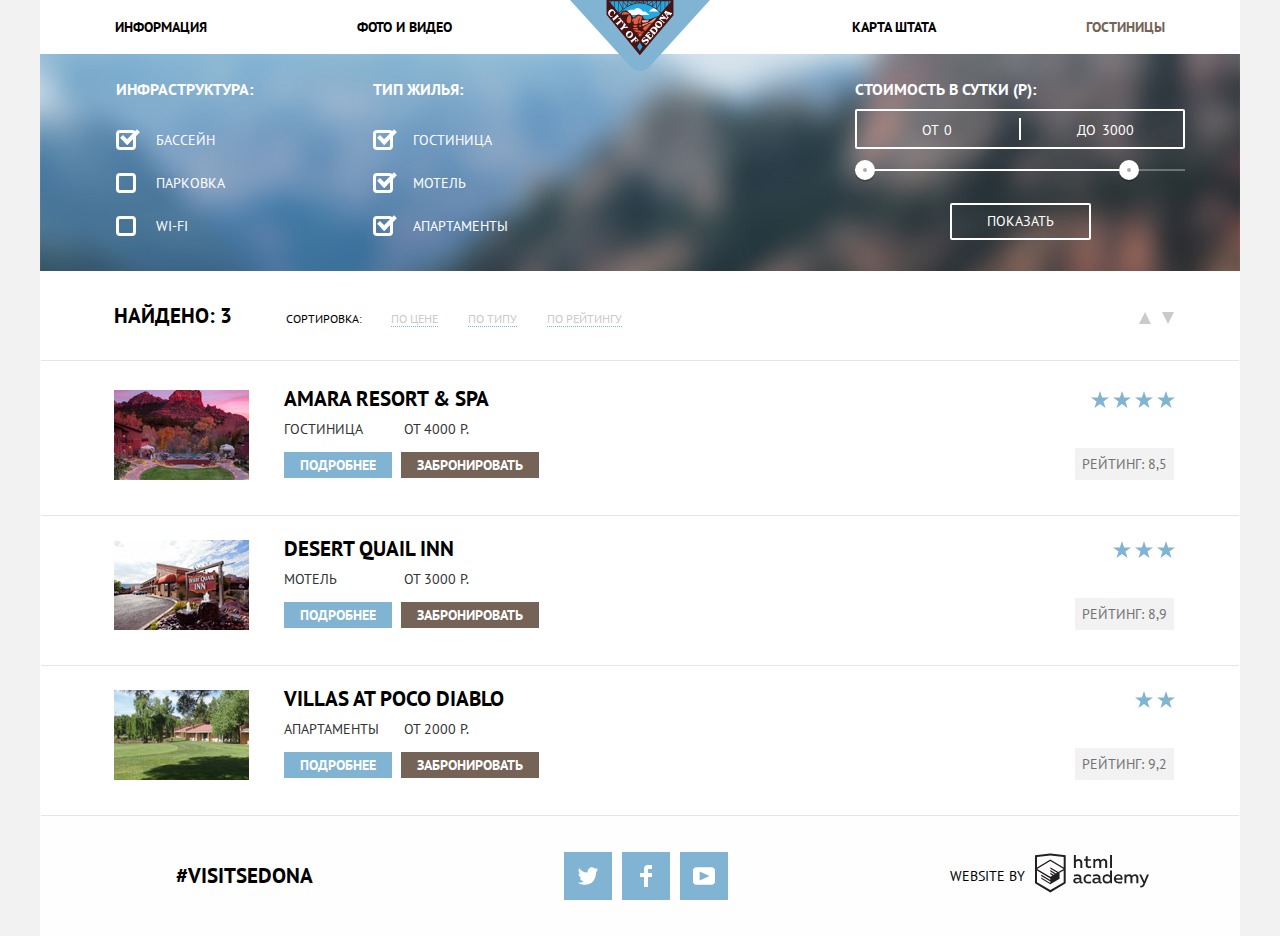
==== inner.html @ 51eb0158 "Минификация" ====
<!DOCTYPE html>
<html lang="ru">

<head>
  <meta charset="utf-8">
  <title>HTML Academy: Седона</title>
  <link href="https://fonts.googleapis.com/css?family=PT+Sans:400,700&display=swap&subset=cyrillic" rel="stylesheet">
  <link href="css/normalize.css" rel="stylesheet">
  <link href="css/style.min.css" rel="stylesheet">
</head>

<body>
  <header class="main-header container">
    <nav class="main-navigation">
      <a class="main-header-logo" href="index.html">
        <img src="img/logo-sedona.svg" width="140" height="72" alt="Логотип штата Седона">
      </a>
      <ul class="site-navigation">
        <li><a href="index.html">Информация</a></li>
        <li><a href="#media">Фото и видео</a></li>
        <li><a href="#map">Карта штата</a></li>
        <li class="site-navigation-current"><a href="inner.html">Гостиницы</a></li>
      </ul>
    </nav>
  </header>
  <main class="container">
    <h1 class="page-title visually-hidden">Гостиницы в Седоне</h1>
    <section class="filters">
      <h2 class="visually-hidden">Фильтр гостиниц</h2>
      <form class="filter" method="GET" action="https://echo.htmlacademy.ru">
        <div class="fieldsets">
        <fieldset>
          <legend>Инфраструктура:</legend>
          <ul>
            <li class="filter-option">
              <input class="visually-hidden filter-input filter-input checkbox" type="checkbox" name="swimming"
                id="filter-swimming" checked>
              <label for="filter-swimming">Бассейн</label>
            </li>
            <li class="filter-option">
              <input class="visually-hidden filter-input filter-input checkbox" type="checkbox" id="filter-parking"
                name="parking">
              <label for="filter-parking">Парковка</label>
            </li>
            <li class="filter-option">
              <input class="visually-hidden filter-input filter-input checkbox" type="checkbox" id="filter-wi-fi"
                name="wi-fi">
              <label for="filter-wi-fi">Wi-fi</label>
            </li>
          </ul>
        </fieldset>
        <fieldset>
          <legend>Тип жилья:</legend>
          <ul>
            <li class="filter-option">
              <input class="visually-hidden filter-input filter-input checkbox" type="checkbox" name="hotel"
                id="filter-hotel" checked>
              <label for="filter-hotel">Гостиница</label>
            </li>
            <li class="filter-option">
              <input class="visually-hidden filter-input filter-input checkbox" type="checkbox" name="motel"
                id="filter-motel" checked>
              <label for="filter-motel">Мотель</label>
            </li>
            <li class="filter-option">
              <input class="visually-hidden filter-input filter-input checkbox" type="checkbox" name="apartment"
                id="filter-apartment" checked>
              <label for="filter-apartment">Апартаменты</label>
            </li>
          </ul>
        </fieldset>
        </div>
        <div class="filter-range">
          <div class="filter-range-title">Стоимость в сутки (р):</div>
          <div class="price-controls">
            <label class="min-price">от <input type="text" name="min-price" value="0"></label>
            <label class="max-price">до <input type="text" name="max-price" value="3000"></label>
          </div>
          <div class="range-controls">
            <div class="scale">
              <div class="bar"></div>
            </div>
            <div class="range-toggle range-toggle-min"></div>
            <div class="range-toggle range-toggle-max"></div>
          </div>
          <button class="btn-transparent" type="submit">Показать</button>
        </div>
      </form>
    </section>
    <section class="sort">
      <h2 class="visually-hidden">Сортировка гостиниц</h2>
      <p class="sort-find">Найдено: 3</p>
      <p class="sort-title">Сортировка:</p>
      <ul class="sort by">
        <li class="price-sort">
          <a class="passive-sort" href="#">По цене</a>
        </li>
        <li class="type-sort">
          <a class="passive-sort" href="#">По типу</a>
        </li>
        <li class="rate-sort">
          <a class="passive-sort" href="#">По рейтингу</a>
        </li>
      </ul>
      <div class="sort-arrows">
        <a class="sort-arrow-up" href="#"></a>
        <a class="sort-arrow-down" href="#"></a>
      </div>
    </section>
    <section class="catalog">
      <h2 class="visually-hidden">Список гостиниц в Седоне</h2>
      <ul class="catalog-list">
        <li class="catalog-item">
          <div class="catalog-item-image">
            <a href="#">
              <img src="img/amara-resort-spa.jpg" width="135" height="90" alt="Гостиница Amara Resort & Spa">
            </a>
          </div>
          <div class="text-about-hotel">
            <a class="item-title" href="#">
              <h3>Amara Resort & Spa</h3>
            </a>
            <p class="catalog-item-price">
              <span class="catalog-category">Гостиница</span>
              <span class="catalog-price">От 4000 Р.</span>
            </p>
            <p class="buttons-hotels">
              <a class="button-more" href="#">Подробнее</a>
              <a class="button-book" href="#">Забронировать</a>
            </p>
          </div>
          <div class="hotel-rate">
            <ul class="hotel-stars">
              <li class="star"></li>
              <li class="star"></li>
              <li class="star"></li>
              <li class="star"></li>
            </ul>
            <div class="catalog-item-rate">
              <span class="rate">Рейтинг: 8,5</span>
            </div>
          </div>
        </li>
        <li class="catalog-item">
          <div class="catalog-item-image">
            <a href="">
              <img src="img/desert-quail-inn.jpg" width="135" height="90" alt="Гостиница Desert Quail Inn">
            </a>
          </div>
          <div class="text-about-hotel">
            <a class="item-title" href="#">
              <h3>Desert Quail Inn</h3>
            </a>
            <p class="catalog-item-price">
              <span class="catalog-category">Мотель</span>
              <span class="catalog-price">От 3000 Р.</span>
            </p>
            <p class="buttons-hotels">
              <a class="button-more" href="#">Подробнее</a>
              <a class="button-book" href="#">Забронировать</a>
            </p>
          </div>
          <div class="hotel-rate">
            <ul class="hotel-stars">
              <li class="star"></li>
              <li class="star"></li>
              <li class="star"></li>
            </ul>
            <div class="catalog-item-rate">
              <span class="rate">Рейтинг: 8,9</span>
            </div>
          </div>
        </li>
        <li class="catalog-item">
          <div class="catalog-item-image">
            <a href="">
              <img src="img/villas-at-poco-diablo.jpg" width="135" height="90" alt="Гостиница Villas At Poco Diablo">
            </a>
          </div>
          <div class="text-about-hotel">
            <a class="item-title" href="#">
              <h3>Villas At Poco Diablo</h3>
            </a>
            <p class="catalog-item-price">
              <span class="catalog-category">Апартаменты</span>
              <span class="catalog-price">От 2000 Р.</span>
            </p>
            <p class="buttons-hotels">
              <a class="button-more" href="#">Подробнее</a>
              <a class="button-book" href="#">Забронировать</a>
            </p>
          </div>
          <div class="hotel-rate">
            <ul class="hotel-stars">
              <li class="star"></li>
              <li class="star"></li>
            </ul>
            <div class="catalog-item-rate">
              <span class="rate">Рейтинг: 9,2</span>
            </div>
          </div>
        </li>
      </ul>
    </section>
  </main>
  <footer class="main-footer main-footer-inner container">
    <b>#VISITSEDONA</b>
    <div class="footer-social">
      <a class="social-button social-button-twitter" href="#twitter" aria-label="Седона в Twitter">
        <svg xmlns="http://www.w3.org/2000/svg" xmlns:xlink="http://www.w3.org/1999/xlink" width="20" height="20"
          viewBox="0 0 17 15">
          <path fill="#FFF"
            d="M10.95.144c1.685-.496 2.984.27 3.577 1.179.673-.231 1.331-.481 2.011-.708a2.345 2.345 0 0 1-.857 1.768c.685.17 1.304-.491 1.304-.491-.169 1-1.006 1.788-1.563 2.024-.231 6.75-3.175 11.217-10.077 11.082h-.446c-.41 0-4.164-.46-4.898-1.887 2.271.196 3.893-.422 4.693-1.177-.96-.3-2.679-.477-2.979-2.95.349.106.564.228 1.19.119C1.705 8.247.374 7.53.448 5.33c.285.328 1.067.536 1.34.472C1.085 5.561-.182 2.442.894.85c1.818 1.854 3.735 3.606 7.152 3.773C8.254 2.33 9.183.793 10.95.144z" />
        </svg>
      </a>
      <a class="social-button social-button-facebook" href="#facebook" aria-label="Седона на Facebook">
        <svg xmlns="http://www.w3.org/2000/svg" width="18" height="22" viewBox="0 0 12 22">
          <path fill="#FFF" d="M12 4V0H8a4 4 0 0 0-4 4v4H0v4h4v10h4V12h4V8H8V4h4z" /></svg>
      </a>
      <a class="social-button social-button-youtube" href="#youtube" aria-label="Седона в Youtube">
        <svg xmlns="http://www.w3.org/2000/svg" xmlns:xlink="http://www.w3.org/1999/xlink" width="22" height="20"
          viewBox="0 0 20 16">
          <path fill="#FFF"
            d="M17 0H3C1.35 0 0 1.35 0 3v10c0 1.65 1.35 3 3 3h14c1.65 0 3-1.35 3-3V3c0-1.65-1.35-3-3-3zM6.027 11.998V4.002L15.014 8l-8.987 3.998z" />
        </svg>
      </a>
    </div>
    <p class="footer-copyright">
      <span>Website by</span>
      <a class="academy-logo" href="https://htmlacademy.ru/intensive/htmlcss" aria-label="Логотип HTML-академии">
        <svg id="Layer_1" data-name="Layer 1" xmlns="http://www.w3.org/2000/svg" width="114" height="40"
          viewBox="0 0 108.08 36.85">
          <title>logo-htmlacademy-small1</title>
          <path
            d="M44.61,26.88a2,2,0,0,0,.55-0.1v1.33a3.25,3.25,0,0,1-1.18.21,1.67,1.67,0,0,1-1.67-1,4.84,4.84,0,0,1-3.14,1.08c-1.51,0-2.91-.83-2.91-2.55,0-2.13,2-2.79,3.71-2.79a11.08,11.08,0,0,1,2.17.25v-0.3c0-1-.76-1.77-2.19-1.77a7.42,7.42,0,0,0-3,.64v-1.7a10.21,10.21,0,0,1,3.19-.55c2.36,0,3.81,1.12,3.81,3.65v3a0.54,0.54,0,0,0,.49.59h0.17Zm-6.44-1.13A1.35,1.35,0,0,0,39.63,27h0.11a3.39,3.39,0,0,0,2.41-1V24.58a9.72,9.72,0,0,0-1.81-.21c-1,0-2.16.33-2.16,1.38h0Zm12.36-6.11a5,5,0,0,1,2.57.64V22a4.08,4.08,0,0,0-2.3-.7,2.75,2.75,0,1,0,0,5.49,5,5,0,0,0,2.43-.64v1.71a6.27,6.27,0,0,1-2.76.57A4.21,4.21,0,0,1,46,24.51q0-.21,0-0.41a4.32,4.32,0,0,1,4.18-4.46h0.38Zm12.17,7.24a2,2,0,0,0,.55-0.1v1.33a3.25,3.25,0,0,1-1.18.21,1.67,1.67,0,0,1-1.67-1,4.84,4.84,0,0,1-3.14,1.08c-1.51,0-2.91-.83-2.91-2.55,0-2.13,2-2.79,3.71-2.79a11.08,11.08,0,0,1,2.17.25v-0.3c0-1-.76-1.77-2.19-1.77a7.42,7.42,0,0,0-3,.64v-1.7a10.21,10.21,0,0,1,3.19-.55c2.36,0,3.81,1.12,3.81,3.65v3a0.54,0.54,0,0,0,.49.59h0.17Zm-6.44-1.13A1.35,1.35,0,0,0,57.73,27h0.11a3.39,3.39,0,0,0,2.41-1V24.58a9.72,9.72,0,0,0-1.81-.21c-1.06,0-2.16.33-2.16,1.38h0ZM73,16V28.2H71.35V26.88a3.88,3.88,0,0,1-3.19,1.54,4.4,4.4,0,0,1,0-8.78,3.81,3.81,0,0,1,3,1.3V16H73Zm-4.53,5.22a2.76,2.76,0,1,0,0,5.52A2.86,2.86,0,0,0,71.15,25V23A2.91,2.91,0,0,0,68.49,21.27ZM79,19.64c3.31,0,4.46,2.68,3.92,5.09H76.7c0.21,1.5,1.67,2.11,3.19,2.11a6.11,6.11,0,0,0,2.64-.59v1.6a7.14,7.14,0,0,1-3,.57C77,28.42,74.78,27,74.78,24a4.18,4.18,0,0,1,4-4.39H79Zm0.09,1.54a2.28,2.28,0,0,0-2.44,2.1v0.06H81.3A2,2,0,0,0,79.13,21.18Zm5.73,7V19.87h1.65v1a3.81,3.81,0,0,1,2.78-1.27A2.86,2.86,0,0,1,91.89,21a4.12,4.12,0,0,1,2.91-1.33A3.06,3.06,0,0,1,98,23V28.2h-1.9V23.05a1.59,1.59,0,0,0-1.42-1.75H94.42a2.8,2.8,0,0,0-2.07,1.12V28.2h-1.9V23.05A1.59,1.59,0,0,0,89,21.31H88.8a3,3,0,0,0-2.21,1.29v5.63H84.86Zm21.31-8.33h1.9l-3.91,9.46c-0.9,2.17-2.09,2.86-3.35,2.86a4.76,4.76,0,0,1-1.1-.14V30.46a2.86,2.86,0,0,0,.85.12c0.9,0,1.58-.64,2.07-1.9l0.17-.42-4-8.4h2l2.86,6.29ZM38.73,1.46V6.22a3.81,3.81,0,0,1,2.7-1.14,3.25,3.25,0,0,1,3.44,3.4v5.15H43V8.72a1.81,1.81,0,0,0-1.61-2h-0.3a2.93,2.93,0,0,0-2.32,1.39v5.52h-1.9V1.46h1.9ZM49.94,2.31v3h3V6.91h-3v3.81c0,1.1.5,1.46,1.58,1.46a4.49,4.49,0,0,0,1.69-.33v1.6A6.8,6.8,0,0,1,51,13.8a2.55,2.55,0,0,1-2.86-2.74V6.89H46.58V5.26h1.5V2.74Zm5.4,11.31V5.28H57v1A3.81,3.81,0,0,1,59.77,5a2.86,2.86,0,0,1,2.6,1.33A4.12,4.12,0,0,1,65.28,5,3.06,3.06,0,0,1,68.44,8.4v5.21h-1.9V8.46a1.59,1.59,0,0,0-1.42-1.75H64.89a2.8,2.8,0,0,0-2.07,1.12v5.78h-1.9V8.46A1.59,1.59,0,0,0,59.5,6.71H59.27A3,3,0,0,0,57.06,8v5.63H55.34ZM71.17,1.45H73V13.6H71.17V1.45ZM14.71,0H14.55L0,1.54V28.21l14.55,8.66,14.55-8.66V1.54Zm12.5,27.1L14.55,34.64,1.9,27.12V16.18l12.59,7.5V25L5.86,19.9v1.31l8.68,5.21v1.39L5.87,22.65V24l8.68,5.21,8.75-5.24V18.31L27.2,16V27.12Zm0-12.53-3.48,2-1.6,1L14.51,13v1.31L21,18.23H21l-0.14.09-1,.54-5.37-3.2V17l4.24,2.52-1,.67-3.2-1.9v1.31l2.1,1.24L14.5,22.1,2,14.65,14.51,7.11Zm0-1.32L14.49,5.76,1.91,13.25v-10L14.56,1.92,27.21,3.25v10h0Z"
            transform="translate(0 -0.02)" fill="#231f20" />
        </svg>
      </a>
    </p>
  </footer>
  <script src="js/script.min.js"></script>
</body>

</html>
---- css/style.min.css ----
@-webkit-keyframes wow{0%{-webkit-transform:rotate(0deg);transform:rotate(0deg)}to{-webkit-transform:rotate(360deg);transform:rotate(360deg)}}@keyframes wow{0%{-webkit-transform:translateX(-2000px);transform:translateX(-2000px)}to{-webkit-transform:translateX(0);transform:translateX(0)}}.main-navigation,body{font-size:14px;font-weight:700;background-color:#fff}body{margin:0;font-family:"PT Sans",Arial,sens-serif;text-transform:uppercase;line-height:21px}a{text-decoration:none}img{max-width:100%;height:auto}.main-navigation{line-height:26px;color:#000;display:-webkit-box;display:-ms-flexbox;display:flex;-webkit-box-orient:horizontal;-webkit-box-direction:normal;-ms-flex-direction:row;flex-direction:row;-ms-flex-pack:distribute;justify-content:space-around;-ms-flex-wrap:nowrap;flex-wrap:nowrap;-webkit-box-align:center;-ms-flex-align:center;align-items:center;position:relative}.container{margin:0 auto;width:1200px;-webkit-box-shadow:80px 0 0 0 #f2f2f2,-80px 0 0 #f2f2f2;box-shadow:80px 0 0 0 #f2f2f2,-80px 0 0 #f2f2f2}.site-navigation{list-style:none;margin-left:0;padding:0;display:-webkit-box;display:-ms-flexbox;display:flex;-webkit-box-orient:horizontal;-webkit-box-direction:normal;-ms-flex-direction:row;flex-direction:row;width:100%;-ms-flex-pack:distribute;justify-content:space-around}.site-navigation li:nth-child(2){margin-right:250px}.site-navigation a{color:#000}.main-header-logo{z-index:10;top:0;position:absolute;left:530px}.features{margin-top:-218px;-webkit-box-shadow:80px 0 0 0 #f2f2f2,-80px 0 0 #f2f2f2;box-shadow:80px 0 0 0 #f2f2f2,-80px 0 0 #f2f2f2}.features-text-main{text-align:center;font-size:21px;line-height:26px;margin:60px auto -15px;width:445px}.features-text{background-color:#fff;display:inline-block;width:1200px;vertical-align:center}.features-text-p{text-align:center;font-size:14px;line-height:26px;margin-top:40px;margin-bottom:55px}.feature-bridge{width:400px}.feature-with-photo{background-color:#81b3d2}.feature-item-no-photo,.feature-with-photo,.features-list{margin:0;padding:0;display:-webkit-box;display:-ms-flexbox;display:flex}.features-list{list-style:none;-ms-flex-wrap:wrap;flex-wrap:wrap;text-align:center}.feature-item-no-photo,.feature-with-photo{min-height:250px;-webkit-box-align:center;-ms-flex-align:center;align-items:center;width:1200px}.feature-item-no-photo{background-color:#eee;-webkit-box-pack:justify;-ms-flex-pack:justify;justify-content:space-between;width:400px;-webkit-box-ordinal-group:5;-ms-flex-order:4;order:4}.feature-item h3{font-size:21px;line-height:21px}.feature-item-no-photo h3,.feature-with-photo h3{width:120px;margin-left:140px;font-size:21px;line-height:21px}.road,.square,.tourists{margin-left:5px;margin-top:-15px}.feature-with-photo h3,.feature-with-photo p,.feature-with-photo span{color:#fff;text-align:center}.feature-bridge h3{width:151px;margin:0 auto 25px}.thin-text{color:#333;font-weight:400}.features li:nth-child(1){-webkit-box-ordinal-group:2;-ms-flex-order:1;order:1}.features li:nth-child(6){-webkit-box-ordinal-group:3;-ms-flex-order:2;order:2}.features li:nth-child(2){-webkit-box-ordinal-group:4;-ms-flex-order:3;order:3}.infrastructure-list{list-style:none;display:-webkit-box;display:-ms-flexbox;display:flex;-webkit-box-pack:justify;-ms-flex-pack:justify;justify-content:space-between;margin:0;padding:0}.infrastructure-item{text-align:center;background-color:#fff;font-size:14px;line-height:21px;-webkit-box-ordinal-group:4;-ms-flex-order:3;order:3;width:400px;padding:130px 0 0;position:relative}.infrastructure-item h3{font-size:21px;line-height:21px}.search-hotel{text-align:center;padding-top:55px}.search-hotel b{font-size:30px;line-height:36px}.appointment-info{margin-top:30px;margin-bottom:80px;width:445px;margin-left:375px}.appointment-form{background:#fff;width:568px;margin:0 auto;min-height:396px;display:-webkit-box;display:-ms-flexbox;display:flex;-ms-flex-wrap:wrap;flex-wrap:wrap;-webkit-box-pack:justify;-ms-flex-pack:justify;justify-content:space-between}.button{font:inherit;vertical-align:middle;text-transform:uppercase;text-align:center;border:0}.activate-form-btn{width:568px;background-color:#766357;color:#fff;font-size:21px;text-align:center;line-height:26px;margin:0 auto;padding:30px 139px}.activate-form-btn:focus,.activate-form-btn:hover{background-color:#604e43}.activate-form-btn:active{background-color:#503e33;color:#928a85}.button-form{width:460px;min-height:58px;background-color:#81b3d2;text-transform:uppercase;font-size:21px;font-weight:700;font-style:normal;font-stretch:normal;line-height:26px;letter-spacing:normal;text-align:center;color:#fff;margin:55px}.button-form:focus,.button-form:hover{background-color:#669ec0}.button-form:active{color:#94b9d2;background-color:#5496bd}.appointment-item input{font:inherit;background-color:#f2f2f2;border:0;font-size:14px;line-height:26px;min-height:40px;-webkit-box-sizing:border-box;box-sizing:border-box;width:344px}.appointment-item input:hover{background-color:#ebebeb}.appointment-item input:focus{background-color:#fff;outline:2px solid #e5e5e5}.map-section{width:1200px;position:relative;margin:30px auto 0;z-index:-10;-webkit-box-shadow:80px 0 0 0 #f2f2f2,-80px 0 0 #f2f2f2;box-shadow:80px 0 0 0 #f2f2f2,-80px 0 0 #f2f2f2}.main-footer,.social-button{display:-webkit-box;display:-ms-flexbox;display:flex;-webkit-box-orient:horizontal;-webkit-box-direction:normal;-ms-flex-direction:row;flex-direction:row;-webkit-box-align:center;-ms-flex-align:center;align-items:center}.main-footer{color:#000;background-color:rgba(249,251,246,.9);background-position:0 0;background-repeat:no-repeat;-ms-flex-wrap:nowrap;flex-wrap:nowrap;padding:25px;-webkit-box-sizing:border-box;box-sizing:border-box;margin:-125px auto auto;-webkit-box-shadow:80px 0 0 0 #f2f2f2,-80px 0 0 #f2f2f2;box-shadow:80px 0 0 0 #f2f2f2,-80px 0 0 #f2f2f2;width:1200px;-ms-flex-pack:distribute;justify-content:space-around}.main-footer .footer-social{margin-left:70px}.social-button{width:48px;height:48px;background-color:#81b3d2;margin-right:10px;-webkit-box-pack:center;-ms-flex-pack:center;justify-content:center}.social-button:focus,.social-button:hover{background-color:#669ec0}.social-button:active{background-color:#5496bd}.social-button:active path{fill:#88b6d1}.footer-copyright,.footer-social{display:-webkit-box;display:-ms-flexbox;display:flex;-webkit-box-align:center;-ms-flex-align:center;align-items:center}.main-footer b{font-size:21px;line-height:26px;margin-left:45px}.footer-copyright{margin-left:30px}.footer-copyright span{font-size:14px;line-height:26px;font-weight:400;vertical-align:middle;margin-right:10px}.academy-logo:focus path,.academy-logo:hover path{fill:#81b3d2}.academy-logo:active path{fill:#bdbbbc}.visually-hidden{position:absolute;clip:rect(0 0 0 0);width:1px;height:1px;margin:-1px}.filter{display:-webkit-box;display:-ms-flexbox;display:flex;-ms-flex-pack:distribute;justify-content:space-around;-ms-flex-wrap:wrap;flex-wrap:wrap}.filter ul{list-style:none;margin-left:-15px}.filters{background:url(../img/background-filter.jpg) #436b8e;min-height:160px;padding-top:25px}.filter fieldset{border:0;margin-left:35px}.fieldsets{display:-webkit-box;display:-ms-flexbox;display:flex;-webkit-box-pack:justify;-ms-flex-pack:justify;justify-content:space-between;margin-left:30px;margin-right:auto;width:450px}.filter legend{font-size:16px;line-height:21px;color:#fff}.filter-option label{font-size:14px;line-height:21px;display:inline-block;padding:11px 0;position:relative;vertical-align:center}.filter-option{position:relative;margin-left:15px}.filter-option label,.price-control label{color:#fff;font-weight:400}.price-control{border:2px solid #fff;padding:10px 50px 10px 64px}.main-navigation a:hover{color:#cadeeb}.main-navigation a:focus{color:#cadeeb}.main-navigation a:active{color:#cacaca}.site-navigation-current a{color:#766357}.filter-input:disabled+label{color:#000;opacity:.5}.button-form-filter{background-color:transparent;border:2px solid #fff;color:#fff;padding:10px 30px;margin-top:55px;margin-left:130px;font-size:14px;line-height:26px;text-transform:uppercase;margin-bottom:33px}.button-form-filter:hover{background-color:#fff;color:#000;border:0;padding:12px 32px}.sort-find{font-size:21px;line-height:26px;font-weight:700;margin-left:73px}.passive-sort,.sort-title{font-size:12px;line-height:18px;font-weight:400}.sort-title{margin-top:-40px;margin-left:245px}.passive-sort{color:#cacaca;border-bottom:1px dotted #81b3d2}.item-title:hover h3,.passive-sort:hover{color:#81b3d2}.passive-sort:focus{color:#000;border:0}.passive-sort:active{color:#81b3d2;border:0}.sort ul{list-style:none;padding:0;display:-webkit-box;display:-ms-flexbox;display:flex;-ms-flex-wrap:wrap;flex-wrap:wrap;text-align:center;margin:-32px 0 0 350px}.sort{background:#fff;padding:1px;margin-top:10px}.catalog h3{font-size:21px;line-height:26px;font-weight:700;color:#000;margin:0 auto}.text-about-hotel{padding:25px 0;margin-left:-5px}.buttons-hotels{margin-top:15px}.catalog-item,.catalog-item-price{display:-webkit-box;display:-ms-flexbox;display:flex}.catalog-item{border:1px solid #e5e5e5;border-left:none;border-right:none;padding-left:33px}.catalog-item-price{margin-top:7px}.catalog-item-image{padding:29px 40px}.catalog-item:nth-child(2),.catalog-item:nth-child(3){border-top:none;margin-top:-5px}.catalog-category,.catalog-price{font-size:14px;line-height:21px;font-weight:400;color:#333;width:120px}.catalog ul{list-style:none}.catalog{background:#fff;padding:1px;margin-top:15px}.catalog-list{padding:0}.catalog-item-rate{margin-top:43px;padding-right:110px}.hotel-rate,.hotel-stars{display:-webkit-box;display:-ms-flexbox;display:flex}.hotel-stars{-webkit-box-pack:end;-ms-flex-pack:end;justify-content:flex-end;min-width:100px;margin-top:30px;padding-right:105px}.hotel-rate{margin-left:auto;text-align:right;-webkit-box-orient:vertical;-webkit-box-direction:normal;-ms-flex-direction:column;flex-direction:column;margin-right:-45px}.button-more,.rate{font-size:14px;line-height:21px;font-weight:400;color:#727272;background-color:#f2f2f2;padding:7px}.button-more{background-color:#81b3d2;color:#fff;font-weight:700;padding:4px 16px}.button-more:hover{background-color:#669ec0}.button-more:focus{background-color:#5496bd;color:#85b0cd}.button-book{background-color:#766357;color:#fff;font-size:14px;line-height:21px;font-weight:700;padding:4px 16px;margin-left:5px}.button-book:hover{background-color:#604e43}.button-book:focus{background-color:#503e33;color:#928a85}.item-title:active h3{color:#cacaca}.main-footer-inner{min-height:120px;padding:0;background:#fefefe;width:1200px;margin:-15px auto 0}.filter-list{margin:0;padding:0;display:-webkit-box;display:-ms-flexbox;display:flex;-ms-flex-wrap:wrap;flex-wrap:wrap;text-align:center}.star,.star::before{width:22px;min-height:20px}.star{display:inline-block;font-size:0;vertical-align:center;position:relative}.star::before{content:"";position:absolute;left:0;background-image:url(../img/star.svg);background-repeat:no-repeat}.filter-range{width:330px;color:#fff;text-transform:uppercase;margin-left:auto;margin-right:55px}.filter-range-title{margin-bottom:9px;font-weight:600;font-size:16px;line-height:21px}.price-controls{position:relative;height:36px;margin-bottom:20px;font-size:0;border:2px solid #fff;border-radius:2px}.price-controls::after{content:"";position:absolute;top:50%;left:50%;width:2px;height:22px;background:#fff;-webkit-transform:translate(-50%,-50%);-ms-transform:translate(-50%,-50%);transform:translate(-50%,-50%)}.price-controls label{display:inline-block;font-size:14px;line-height:38px;vertical-align:top;cursor:pointer;font-weight:400}.price-controls .max-price,.price-controls .min-price{width:90px;padding-left:65px}.price-controls input{width:50px;margin:0;height:30px;color:inherit;font:inherit;background:0 0;border:0}.range-controls{position:relative;margin-bottom:32px}.range-controls .scale{height:2px;background:rgba(255,255,255,.3)}.range-controls .bar{width:80%;height:2px;background:#fff}.range-toggle{position:absolute;top:-9px;width:4px;height:4px;background:#ababab;border:8px solid #fff;border-radius:50%;-webkit-box-shadow:0 2px 1px 0 rgba(0,1,1,.2);box-shadow:0 2px 1px 0 rgba(0,1,1,.2);cursor:pointer}.range-toggle:hover{background:#1c4f80}.range-toggle-min{left:0}.range-toggle-max{left:80%}.btn-transparent{display:block;margin:0 auto;padding:6px 35px;font-size:14px;line-height:21px;color:#fff;text-transform:uppercase;background:0 0;border:2px solid #fff;border-radius:2px;cursor:pointer}.btn-transparent:hover{color:#000;background:#fff}.feature-text-sedona{width:290px;margin-right:55px;margin-left:55px}.feature-city{margin-bottom:25px}.feature-text-bridge{width:305px;margin-right:55px;margin-left:55px}.feature-text-places{width:220px;margin-left:95px;margin-top:20px}.feature-text-road{width:265px;margin-left:60px;margin-top:20px}.feature-text-canyon{width:250px;margin-left:75px;margin-top:20px}.road,.square,.tourists{width:400px}.accomodation-text{width:260px;margin-bottom:90px;margin-left:75px}.burger-text,.souvenirs-text{width:290px;margin-left:60px}.souvenirs-text{width:280px}.accomodation-heading::before,.food-heading::before,.souvenirs-heading::before{content:"";position:absolute;background-image:url(../img/icon-1.svg);background-repeat:no-repeat;width:80px;min-height:80px;top:55px;left:163px}.food-heading::before,.souvenirs-heading::before{background-image:url(../img/icon-3.svg);top:59px}.souvenirs-heading::before{background-image:url(../img/icon-2.svg);top:54px}.filter-option label::before{position:absolute;z-index:1;width:14px;height:14px;content:"";border:3px solid #fff;border-radius:4px;left:-40px}input[type=checkbox]:disabled+label::before{border-color:#5c5e5f}.filter-option input[type=checkbox]:checked+label::after{position:absolute;z-index:1;content:"";border:4px solid #fff;width:14px;height:6px;border-top-style:none;border-right-style:none;-webkit-transform:rotate(-45deg);-ms-transform:rotate(-45deg);transform:rotate(-45deg);left:-35px}input[type=checkbox]:disabled:checked+label::after{border-color:#5c5e5f}.rate-sort,.type-sort{margin-left:30px}.calendar-btn-in,.calendar-btn-out{background-image:url(../img/calendar.png);position:absolute;width:25px;min-height:25px;top:8px;right:10px;border:0;background-repeat:no-repeat;background-color:transparent}.calendar-btn-in:active,.calendar-btn-in:hover,.calendar-btn-out:active,.calendar-btn-out:hover{background-image:url(../img/calendar.svg);background-repeat:no-repeat;background-color:transparent;border:0}.calendar-btn-in:active,.calendar-btn-out:active{background-image:url(../img/calendar-active.png)}.appointment-item{position:relative;padding-left:55px;padding-top:0;padding-bottom:0;margin:0 auto 0 0}.sort-arrows{position:relative}.sort-arrow-down::after,.sort-arrow-up::after{content:"";position:absolute;border:6px solid transparent;border-top:12px solid #cacaca}.sort-arrow-down::after{-webkit-transform:rotate(180deg);-ms-transform:rotate(180deg);transform:rotate(180deg);right:88px;bottom:5px}.sort-arrow-up::after{right:65px;bottom:-1px}.sort-arrow-down:hover:after,.sort-arrow-up:hover:after{border-top:12px solid #000}.sort-arrow-down:active:after,.sort-arrow-up:active:after{border-top:12px solid #81b3d2}.visitors input{width:115px;text-align:center}.btn-plus-children,.visitors{display:-webkit-box;display:-ms-flexbox;display:flex}.visitors{-ms-flex-wrap:nowrap;flex-wrap:nowrap;margin:25px 0 0}.btn-plus-children{position:absolute;content:"";width:38px;min-height:38px;border:0;left:195px;top:0;background:0 0;cursor:pointer}.btn-minus-children{right:77px}.btn-minus:hover{background-image:url(../img/minus-hover.png)}.btn-plus:hover{background-image:url(../img/plus-hover.png)}.btn-minus:active{background-image:url(../img/minus-active.png)}.btn-plus:active{background-image:url(../img/plus-active.png)}.btn-minus-adults,.btn-minus-children,.btn-plus-adults{position:absolute;content:"";width:38px;min-height:38px;border:0;display:-webkit-box;display:-ms-flexbox;display:flex;top:0;background:0 0;cursor:pointer}.btn-plus-adults{left:247px}.btn-minus-adults{right:76px}.btn-minus,.btn-plus{background-image:url(../img/plus.png);background-repeat:no-repeat;background-position:50% 50%}.btn-minus{background-image:url(../img/minus.png)}.date-window{width:330px}.appointment-item label{margin-right:20px}.appointment-item-arrival-date{margin-top:50px;margin-bottom:25px}.appointment-item-arrival-date label{margin-right:23px}.appointment-item-adults label{margin-right:40px}.main-photo-section{margin-top:-50px;-webkit-box-shadow:80px 0 0 0 #f2f2f2,-80px 0 0 #f2f2f2;box-shadow:80px 0 0 0 #f2f2f2,-80px 0 0 #f2f2f2}.main-photo-polygon{position:absolute;top:400px}.no-form,.search-form{-webkit-animation:wow .6s;animation:wow .6s}.no-form{display:none}.search-form{right:0;position:absolute;left:0;margin-top:30px}
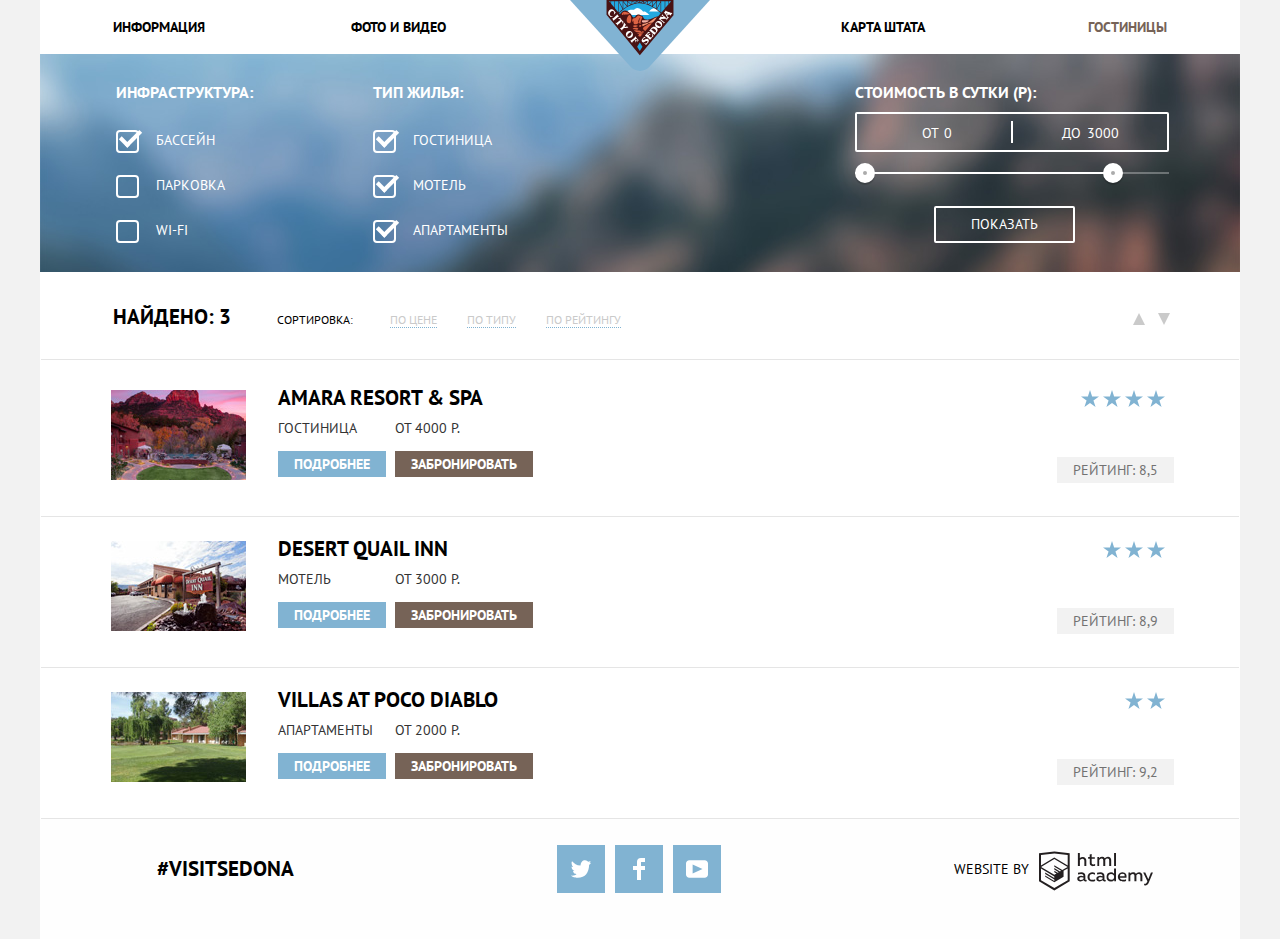
==== commit 01b58865: "Правки по перфект пикселю" ====
--- a/inner.html
+++ b/inner.html
@@ -6,7 +6,7 @@
   <title>HTML Academy: Седона</title>
   <link href="https://fonts.googleapis.com/css?family=PT+Sans:400,700&display=swap&subset=cyrillic" rel="stylesheet">
   <link href="css/normalize.css" rel="stylesheet">
-  <link href="css/style.min.css" rel="stylesheet">
+  <link href="css/style.css" rel="stylesheet">
 </head>
 
 <body>
@@ -29,46 +29,46 @@
       <h2 class="visually-hidden">Фильтр гостиниц</h2>
       <form class="filter" method="GET" action="https://echo.htmlacademy.ru">
         <div class="fieldsets">
-        <fieldset>
-          <legend>Инфраструктура:</legend>
-          <ul>
-            <li class="filter-option">
-              <input class="visually-hidden filter-input filter-input checkbox" type="checkbox" name="swimming"
-                id="filter-swimming" checked>
-              <label for="filter-swimming">Бассейн</label>
-            </li>
-            <li class="filter-option">
-              <input class="visually-hidden filter-input filter-input checkbox" type="checkbox" id="filter-parking"
-                name="parking">
-              <label for="filter-parking">Парковка</label>
-            </li>
-            <li class="filter-option">
-              <input class="visually-hidden filter-input filter-input checkbox" type="checkbox" id="filter-wi-fi"
-                name="wi-fi">
-              <label for="filter-wi-fi">Wi-fi</label>
-            </li>
-          </ul>
-        </fieldset>
-        <fieldset>
-          <legend>Тип жилья:</legend>
-          <ul>
-            <li class="filter-option">
-              <input class="visually-hidden filter-input filter-input checkbox" type="checkbox" name="hotel"
-                id="filter-hotel" checked>
-              <label for="filter-hotel">Гостиница</label>
-            </li>
-            <li class="filter-option">
-              <input class="visually-hidden filter-input filter-input checkbox" type="checkbox" name="motel"
-                id="filter-motel" checked>
-              <label for="filter-motel">Мотель</label>
-            </li>
-            <li class="filter-option">
-              <input class="visually-hidden filter-input filter-input checkbox" type="checkbox" name="apartment"
-                id="filter-apartment" checked>
-              <label for="filter-apartment">Апартаменты</label>
-            </li>
-          </ul>
-        </fieldset>
+          <fieldset>
+            <legend>Инфраструктура:</legend>
+            <ul>
+              <li class="filter-option">
+                <input class="visually-hidden filter-input filter-input checkbox" type="checkbox" name="swimming"
+                  id="filter-swimming" checked>
+                <label for="filter-swimming">Бассейн</label>
+              </li>
+              <li class="filter-option">
+                <input class="visually-hidden filter-input filter-input checkbox" type="checkbox" id="filter-parking"
+                  name="parking">
+                <label for="filter-parking">Парковка</label>
+              </li>
+              <li class="filter-option">
+                <input class="visually-hidden filter-input filter-input checkbox" type="checkbox" id="filter-wi-fi"
+                  name="wi-fi">
+                <label for="filter-wi-fi">Wi-fi</label>
+              </li>
+            </ul>
+          </fieldset>
+          <fieldset>
+            <legend>Тип жилья:</legend>
+            <ul>
+              <li class="filter-option">
+                <input class="visually-hidden filter-input filter-input checkbox" type="checkbox" name="hotel"
+                  id="filter-hotel" checked>
+                <label for="filter-hotel">Гостиница</label>
+              </li>
+              <li class="filter-option">
+                <input class="visually-hidden filter-input filter-input checkbox" type="checkbox" name="motel"
+                  id="filter-motel" checked>
+                <label for="filter-motel">Мотель</label>
+              </li>
+              <li class="filter-option">
+                <input class="visually-hidden filter-input filter-input checkbox" type="checkbox" name="apartment"
+                  id="filter-apartment" checked>
+                <label for="filter-apartment">Апартаменты</label>
+              </li>
+            </ul>
+          </fieldset>
         </div>
         <div class="filter-range">
           <div class="filter-range-title">Стоимость в сутки (р):</div>
@@ -103,8 +103,8 @@
         </li>
       </ul>
       <div class="sort-arrows">
-        <a class="sort-arrow-up" href="#"></a>
-        <a class="sort-arrow-down" href="#"></a>
+        <a class="sort-arrow-up" href="#" aria-label="Сортировка по убыванию"></a>
+        <a class="sort-arrow-down" href="#" aria-label="Сортировка по возрастанию"></a>
       </div>
     </section>
     <section class="catalog">
@@ -130,6 +130,7 @@
             </p>
           </div>
           <div class="hotel-rate">
+            <p class="visually-hidden">Рейтинг отеля 4 здвезды</p>
             <ul class="hotel-stars">
               <li class="star"></li>
               <li class="star"></li>
@@ -161,6 +162,7 @@
             </p>
           </div>
           <div class="hotel-rate">
+            <p class="visually-hidden">Рейтинг отеля 3 здвезды</p>
             <ul class="hotel-stars">
               <li class="star"></li>
               <li class="star"></li>
@@ -191,6 +193,7 @@
             </p>
           </div>
           <div class="hotel-rate">
+            <p class="visually-hidden">Рейтинг отеля 2 здвезды</p>
             <ul class="hotel-stars">
               <li class="star"></li>
               <li class="star"></li>
@@ -238,7 +241,7 @@
       </a>
     </p>
   </footer>
-  <script src="js/script.min.js"></script>
+  <script src="js/script.js"></script>
 </body>
 
 </html>
--- a/css/style.css
+++ b/css/style.css
@@ -0,0 +1,1450 @@
+body {
+  margin: 0;
+  font-family: "PT Sans", Arial, sens-serif;
+  font-size: 14px;
+  line-height: 21px;
+  font-weight: 700;
+  text-transform: uppercase;
+  background-color: #f2f2f2;
+  min-width: 1200px;
+}
+
+a {
+  text-decoration: none;
+}
+
+img {
+  max-width: 100%;
+  height: auto;
+}
+
+.main-navigation {
+  font-size: 14px;
+  line-height: 26px;
+  font-weight: 700;
+  color: #000000;
+  background-color: #ffffff;
+  display: -webkit-box;
+  display: -ms-flexbox;
+  display: flex;
+  -webkit-box-orient: horizontal;
+  -webkit-box-direction: normal;
+  -ms-flex-direction: row;
+  flex-direction: row;
+  -ms-flex-pack: distribute;
+  justify-content: space-around;
+  -ms-flex-wrap: nowrap;
+  flex-wrap: nowrap;
+  -webkit-box-align: center;
+  -ms-flex-align: center;
+  align-items: center;
+  position: relative;
+}
+
+.container {
+  margin: 0 auto;
+  width: 1200px;
+}
+
+
+.site-navigation {
+  list-style: none;
+  margin-left: 0;
+  padding: 0;
+  display: -webkit-box;
+  display: -ms-flexbox;
+  display: flex;
+  -webkit-box-orient: horizontal;
+  -webkit-box-direction: normal;
+  -ms-flex-direction: row;
+  flex-direction: row;
+  width: 100%;
+  -ms-flex-pack: distribute;
+  justify-content: space-around;
+}
+
+.site-navigation li:nth-child(2) {
+  margin-right: 250px;
+}
+
+.site-navigation li:nth-child(3) {
+  margin-right: 17px;
+}
+
+.site-navigation a {
+  color: #000000;
+}
+
+.main-header-logo {
+  z-index: 10;
+  top: 0;
+  position: absolute;
+  left: 530px;
+}
+
+.features {
+  margin-top: -218px;
+}
+
+.features-text-main {
+  text-align: center;
+  font-size: 21px;
+  line-height: 26px;
+  margin: 60px auto -15px auto;
+  width: 445px;
+}
+
+.features-text {
+  background-color: #ffffff;
+  display: inline-block;
+  width: 1200px;
+  vertical-align: center;
+}
+
+.features-text-p {
+  text-align: center;
+  font-size: 14px;
+  line-height: 26px;
+  margin-top: 40px;
+  margin-bottom: 55px;
+}
+
+.feature-bridge {
+  width: 400px;
+}
+
+.feature-with-photo {
+  background-color: #81b3d2;
+}
+
+.features-list {
+  list-style: none;
+  margin: 0;
+  padding: 0;
+  display: -webkit-box;
+  display: -ms-flexbox;
+  display: flex;
+  -ms-flex-wrap: wrap;
+  flex-wrap: wrap;
+  text-align: center;
+}
+
+.feature-with-photo {
+  margin: 0;
+  padding: 0;
+  display: -webkit-box;
+  display: -ms-flexbox;
+  display: flex;
+  min-height: 250px;
+  -webkit-box-align: center;
+  -ms-flex-align: center;
+  align-items: center;
+  width: 1200px;
+}
+
+.feature-item-no-photo {
+  margin: 0;
+  padding: 0;
+  background-color: #eeeeee;
+  display: -webkit-box;
+  display: -ms-flexbox;
+  display: flex;
+  -webkit-box-pack: justify;
+  -ms-flex-pack: justify;
+  justify-content: space-between;
+  min-height: 250px;
+  -webkit-box-align: center;
+  -ms-flex-align: center;
+  align-items: center;
+  width: 400px;
+  -webkit-box-ordinal-group: 5;
+  -ms-flex-order: 4;
+  order: 4;
+}
+
+.feature-item h3 {
+  font-size: 21px;
+  line-height: 21px;
+}
+
+.feature-with-photo h3 {
+  font-size: 21px;
+  line-height: 21px;
+}
+
+.feature-with-photo h3,
+.feature-item-no-photo h3 {
+  width: 120px;
+  margin-left: 140px;
+  font-size: 21px;
+  line-height: 21px;
+}
+
+.square,
+.road,
+.tourists {
+  margin-left: 5px;
+  margin-top: -15px;
+}
+
+.feature-with-photo h3,
+.feature-with-photo span,
+.feature-with-photo p {
+  color: #ffffff;
+  text-align: center;
+}
+
+.feature-bridge h3 {
+  width: 151px;
+  margin: 0 auto;
+  margin-bottom: 25px;
+}
+
+.thin-text {
+  color: #333333;
+  font-weight: 400;
+}
+
+.features li:nth-child(1) {
+  -webkit-box-ordinal-group: 2;
+  -ms-flex-order: 1;
+  order: 1;
+}
+
+.features li:nth-child(6) {
+  -webkit-box-ordinal-group: 3;
+  -ms-flex-order: 2;
+  order: 2;
+}
+
+.features li:nth-child(2) {
+  -webkit-box-ordinal-group: 4;
+  -ms-flex-order: 3;
+  order: 3;
+}
+
+.infrastructure-list {
+  list-style: none;
+  display: -webkit-box;
+  display: -ms-flexbox;
+  display: flex;
+  -webkit-box-pack: justify;
+  -ms-flex-pack: justify;
+  justify-content: space-between;
+  margin: 0;
+  padding: 0;
+  flex-wrap: wrap;
+}
+
+.infrastructure-item {
+  text-align: center;
+  background-color: #ffffff;
+  font-size: 14px;
+  line-height: 21px;
+  -webkit-box-ordinal-group: 4;
+  -ms-flex-order: 3;
+  order: 3;
+  width: 400px;
+  padding: 130px 0 0 0;
+  position: relative;
+}
+
+.infrastructure-item h3 {
+  font-size: 21px;
+  line-height: 21px;
+}
+
+.search-hotel {
+  text-align: center;
+  padding-top: 55px;
+  padding-bottom: 30px;
+  background-color: #ffffff;
+}
+
+.search-hotel b {
+  font-size: 30px;
+  line-height: 36px;
+}
+
+.appointment-info {
+  margin-top: 30px;
+  margin-bottom: 80px;
+  width: 445px;
+  margin-left: 375px;
+}
+
+.appointment-form {
+  background: #ffffff;
+  width: 568px;
+  margin: 0 auto;
+  min-height: 396px;
+  display: -webkit-box;
+  display: -ms-flexbox;
+  display: flex;
+  -ms-flex-wrap: wrap;
+  flex-wrap: wrap;
+  -webkit-box-pack: justify;
+  -ms-flex-pack: justify;
+  justify-content: space-between;
+}
+
+.button {
+  font: inherit;
+  vertical-align: middle;
+  text-transform: uppercase;
+  text-align: center;
+  border: none;
+}
+
+.activate-form-btn {
+  width: 568px;
+  background-color: #766357;
+  color: #ffffff;
+  font-size: 21px;
+  text-align: center;
+  line-height: 26px;
+  margin: 0 auto;
+  padding-left: 139px;
+  padding-right: 139px;
+  padding-top: 30px;
+  padding-bottom: 30px;
+
+}
+
+.activate-form-btn:hover,
+.activate-form-btn:focus {
+  background-color: #604e43;
+}
+
+.activate-form-btn:active {
+  background-color: #503e33;
+  color: #928a85;
+}
+
+.button-form {
+  width: 460px;
+  min-height: 58px;
+  background-color: #81b3d2;
+  text-transform: uppercase;
+  font-size: 21px;
+  font-weight: bold;
+  font-style: normal;
+  font-stretch: normal;
+  line-height: 26px;
+  letter-spacing: normal;
+  text-align: center;
+  color: #ffffff;
+  margin: 55px;
+}
+
+.button-form:hover,
+.button-form:focus {
+  background-color: #669ec0;
+}
+
+.button-form:active {
+  color: #94b9d2;
+  background-color: #5496bd;
+}
+
+.appointment-item input {
+  font: inherit;
+  background-color: #f2f2f2;
+  border: none;
+  font-size: 14px;
+  line-height: 26px;
+  padding-top: 7px;
+  padding-bottom: 7px;
+  -webkit-box-sizing: border-box;
+  box-sizing: border-box;
+  width: 344px;
+}
+
+.appointment-item input:hover {
+  background-color: #ebebeb;
+}
+
+.appointment-item input:focus {
+  background-color: #ffffff;
+  outline: 2px solid #e5e5e5;
+}
+
+.map-section {
+  margin: 0 auto;
+  width: 1200px;
+  position: relative;
+  margin-top: 0;
+  z-index: -10;
+}
+
+.main-footer {
+  color: #000000;
+  background-color: rgba(249, 251, 246, 0.9);
+  background-position: 0 0;
+  background-repeat: no-repeat;
+  display: -webkit-box;
+  display: -ms-flexbox;
+  display: flex;
+  -webkit-box-orient: horizontal;
+  -webkit-box-direction: normal;
+  -ms-flex-direction: row;
+  flex-direction: row;
+  width: 1200px;
+  -ms-flex-pack: distribute;
+  justify-content: space-around;
+  margin: auto;
+  -ms-flex-wrap: nowrap;
+  flex-wrap: nowrap;
+  -webkit-box-align: center;
+  -ms-flex-align: center;
+  align-items: center;
+  padding: 25px;
+  -webkit-box-sizing: border-box;
+  box-sizing: border-box;
+  margin-top: -125px;
+}
+
+.main-footer .footer-social {
+  margin-bottom: 20px;
+  margin-right: 20px;
+  margin-left: 90px;
+}
+
+.social-button {
+  display: -webkit-box;
+  display: -ms-flexbox;
+  display: flex;
+  -webkit-box-orient: horizontal;
+  -webkit-box-direction: normal;
+  -ms-flex-direction: row;
+  flex-direction: row;
+  width: 48px;
+  height: 48px;
+  background-color: #81b3d2;
+  margin-right: 10px;
+  -webkit-box-align: center;
+  -ms-flex-align: center;
+  align-items: center;
+  -webkit-box-pack: center;
+  -ms-flex-pack: center;
+  justify-content: center;
+}
+
+.social-button:hover,
+.social-button:focus {
+  background-color: #669ec0;
+}
+
+.social-button:active {
+  background-color: #5496bd;
+}
+
+.social-button:active path {
+  fill: #88b6d1;
+}
+
+.footer-social {
+  display: -webkit-box;
+  display: -ms-flexbox;
+  display: flex;
+  -webkit-box-align: center;
+  -ms-flex-align: center;
+  align-items: center;
+}
+
+.main-footer b {
+  font-size: 21px;
+  line-height: 26px;
+  margin-left: 30px;
+  margin-bottom: 20px;
+}
+
+.footer-copyright {
+  display: -webkit-box;
+  display: -ms-flexbox;
+  display: flex;
+  -webkit-box-align: center;
+  -ms-flex-align: center;
+  align-items: center;
+  margin-left: 30px;
+}
+
+.footer-copyright span {
+  font-size: 14px;
+  line-height: 26px;
+  font-weight: 400;
+  vertical-align: middle;
+  margin-right: 10px;
+  margin-bottom: 20px;
+}
+
+.footer-copyright a {
+  margin-bottom: 10px;
+}
+
+.academy-logo:hover path,
+.academy-logo:focus path {
+  fill: #81b3d2;
+}
+
+.academy-logo:active path {
+  fill: #bdbbbc;
+}
+
+.visually-hidden {
+  position: absolute;
+  clip: rect(0 0 0 0);
+  width: 1px;
+  height: 1px;
+  margin: -1px;
+}
+
+.filter {
+  display: -webkit-box;
+  display: -ms-flexbox;
+  display: flex;
+  -ms-flex-pack: distribute;
+  justify-content: space-around;
+  -ms-flex-wrap: wrap;
+  flex-wrap: wrap;
+}
+
+.filter ul {
+  list-style: none;
+  margin-left: -15px;
+}
+
+.filters {
+  background: url("../img/background-filter.jpg") #436b8e;
+  min-height: 160px;
+  padding-top: 25px;
+}
+
+.filter fieldset {
+  border: none;
+  margin-left: 35px;
+}
+
+.fieldsets {
+  display: -webkit-box;
+  display: -ms-flexbox;
+  display: flex;
+  -webkit-box-pack: justify;
+  -ms-flex-pack: justify;
+  justify-content: space-between;
+  margin-left: 30px;
+  margin-right: auto;
+  width: 450px;
+  margin-top: 3px;
+}
+
+.filter legend {
+  font-size: 16px;
+  line-height: 21px;
+  color: #ffffff;
+}
+
+.filter-option label {
+  color: #ffffff;
+  font-size: 14px;
+  line-height: 21px;
+  font-weight: 400;
+  display: inline-block;
+  padding: 8px 0;
+  position: relative;
+  vertical-align: center;
+}
+
+.filter-option {
+  position: relative;
+  margin-left: 15px;
+  margin-top: 8px;
+}
+
+.price-control label {
+  color: #ffffff;
+  font-weight: 400;
+}
+
+.price-control {
+  border: 2px solid #ffffff;
+  padding: 10px 50px 10px 64px;
+}
+
+.main-navigation a:hover {
+  color: #cadeeb;
+}
+
+.main-navigation a:focus {
+  color: #cadeeb;
+}
+
+.main-navigation a:active {
+  color: #cacaca;
+}
+
+.site-navigation-current a {
+  color: #766357;
+}
+
+.filter-input:disabled+label {
+  color: #000000;
+  opacity: 0.5;
+}
+
+.button-form-filter {
+  background-color: transparent;
+  border: 2px solid #ffffff;
+  color: #ffffff;
+  padding: 10px 30px;
+  margin-top: 55px;
+  margin-left: 130px;
+  font-size: 14px;
+  line-height: 26px;
+  text-transform: uppercase;
+  margin-bottom: 33px;
+}
+
+.button-form-filter:hover {
+  background-color: #ffffff;
+  color: #000000;
+  border: none;
+  padding: 12px 32px;
+}
+
+.sort-find {
+  font-size: 21px;
+  line-height: 26px;
+  font-weight: 700;
+  margin-left: 73px;
+}
+
+.sort-title {
+  font-size: 12px;
+  line-height: 18px;
+  font-weight: 400;
+  margin-top: -40px;
+  margin-left: 237px;
+}
+
+.passive-sort {
+  font-size: 12px;
+  line-height: 18px;
+  font-weight: 400;
+  color: #cacaca;
+  border-bottom: 1px dotted #81b3d2;
+}
+
+.passive-sort:hover {
+  color: #81b3d2;
+}
+
+.passive-sort:focus {
+  color: #000000;
+  border: none;
+}
+
+.passive-sort:active {
+  color: #81b3d2;
+  border: none;
+}
+
+.sort ul {
+  list-style: none;
+  margin: 0;
+  padding: 0;
+  display: -webkit-box;
+  display: -ms-flexbox;
+  display: flex;
+  -ms-flex-wrap: wrap;
+  flex-wrap: wrap;
+  text-align: center;
+  margin-top: -32px;
+  margin-left: 350px;
+}
+
+.sort {
+  background: #ffffff;
+  padding-top: 11px;
+  padding-bottom: 14px;
+}
+
+.catalog h3 {
+  font-size: 21px;
+  line-height: 26px;
+  font-weight: 700;
+  color: #000000;
+  margin: 0 auto;
+}
+
+.text-about-hotel {
+  padding: 25px 0;
+  margin-left: -8px;
+}
+
+.buttons-hotels {
+  margin-top: 15px;
+}
+
+.catalog-item {
+  border: 1px solid #e5e5e5;
+  border-left: none;
+  border-right: none;
+  display: -webkit-box;
+  display: -ms-flexbox;
+  display: flex;
+  padding-left: 30px;
+}
+
+.catalog-item-price {
+  margin-top: 7px;
+  display: -webkit-box;
+  display: -ms-flexbox;
+  display: flex;
+}
+
+.catalog-item-image {
+  padding: 30px 40px;
+}
+
+.catalog-item:nth-child(2),
+.catalog-item:nth-child(3) {
+  border-top: none;
+  margin-top: -8px;
+  padding-top: 2px;
+}
+
+.catalog-category,
+.catalog-price {
+  font-size: 14px;
+  line-height: 21px;
+  font-weight: 400;
+  color: #333333;
+  width: 120px;
+}
+
+.catalog-price {
+  margin-left: -3px;
+}
+
+.catalog ul {
+  list-style: none;
+}
+
+.catalog {
+  background: #ffffff;
+  padding: 1px;
+  margin-top: 0;
+}
+
+.catalog-list {
+  padding: 0;
+}
+
+.catalog-item-rate {
+  margin-top: 50px;
+  padding-right: 100px;
+}
+
+.hotel-stars {
+  display: -webkit-box;
+  display: -ms-flexbox;
+  display: flex;
+  -webkit-box-pack: end;
+  -ms-flex-pack: end;
+  justify-content: flex-end;
+  min-width: 100px;
+  margin-top: 30px;
+  padding-right: 105px;
+}
+
+.hotel-rate {
+  margin-left: auto;
+  text-align: right;
+  display: -webkit-box;
+  display: -ms-flexbox;
+  display: flex;
+  -webkit-box-orient: vertical;
+  -webkit-box-direction: normal;
+  -ms-flex-direction: column;
+  flex-direction: column;
+  margin-right: -35px;
+}
+
+.rate {
+  font-size: 14px;
+  line-height: 21px;
+  font-weight: 400;
+  color: #727272;
+  background-color: #f2f2f2;
+  padding: 4px 16px;
+}
+
+.button-more {
+  background-color: #81b3d2;
+  color: #ffffff;
+  font-size: 14px;
+  line-height: 21px;
+  font-weight: 700;
+  padding: 4px 16px;
+}
+
+.button-more:hover {
+  background-color: #669ec0;
+}
+
+.button-more:focus {
+  background-color: #5496bd;
+  color: #85b0cd;
+}
+
+.button-book {
+  background-color: #766357;
+  color: #ffffff;
+  font-size: 14px;
+  line-height: 21px;
+  font-weight: 700;
+  padding: 4px 16px;
+  margin-left: 5px;
+}
+
+.button-book:hover {
+  background-color: #604e43;
+}
+
+.button-book:focus {
+  background-color: #503e33;
+  color: #928a85;
+}
+
+.item-title:hover h3 {
+  color: #81b3d2;
+}
+
+.item-title:active h3 {
+  color: #cacaca;
+}
+
+.main-footer-inner {
+  min-height: 120px;
+  margin: 0 auto;
+  padding: 0;
+  background: #fefefe;
+  width: 1200px;
+  margin-top: -15px;
+}
+
+.filter-list {
+  margin: 0;
+  padding: 0;
+  display: -webkit-box;
+  display: -ms-flexbox;
+  display: flex;
+  -ms-flex-wrap: wrap;
+  flex-wrap: wrap;
+  text-align: center;
+}
+
+.star {
+  display: inline-block;
+  width: 22px;
+  min-height: 20px;
+  font-size: 0;
+  position: relative;
+  vertical-align: center;
+}
+
+.star::before {
+  content: "";
+  position: absolute;
+  left: 0%;
+  background-image: url("../img/star.svg");
+  background-repeat: no-repeat;
+  width: 22px;
+  min-height: 20px;
+}
+
+.filter-range {
+  width: 330px;
+  color: #ffffff;
+  text-transform: uppercase;
+  margin-left: auto;
+  margin-right: 55px;
+}
+
+.filter-range-title {
+  margin-bottom: 9px;
+  font-weight: 600;
+  font-size: 16px;
+  line-height: 21px;
+  margin-top: 3px;
+}
+
+.price-controls {
+  position: relative;
+  height: 36px;
+  margin-bottom: 20px;
+  font-size: 0;
+  border: 2px solid #ffffff;
+  border-radius: 2px;
+  width: 310px;
+}
+
+.price-controls::after {
+  content: "";
+  position: absolute;
+  top: 50%;
+  left: 50%;
+  width: 2px;
+  height: 22px;
+  background: #ffffff;
+  -webkit-transform: translate(-50%, -50%);
+  -ms-transform: translate(-50%, -50%);
+  transform: translate(-50%, -50%);
+}
+
+.price-controls label {
+  display: inline-block;
+  font-size: 14px;
+  line-height: 38px;
+  vertical-align: top;
+  cursor: pointer;
+  font-weight: 400;
+}
+
+.price-controls .min-price,
+.price-controls .max-price {
+  width: 90px;
+  padding-left: 65px;
+}
+
+.price-controls input {
+  width: 50px;
+  margin: 0;
+  height: 30px;
+  color: inherit;
+  font: inherit;
+  background: none;
+  border: none;
+}
+
+.price-controls .max-price {
+  padding-left: 50px;
+}
+
+.range-controls {
+  position: relative;
+  margin-bottom: 32px;
+}
+
+.range-controls .scale {
+  height: 2px;
+  background: rgba(255, 255, 255, 0.3);
+  width: 314px;
+}
+
+.range-controls .bar {
+  width: 80%;
+  height: 2px;
+  background: #ffffff;
+}
+
+.range-toggle {
+  position: absolute;
+  top: -9px;
+  width: 4px;
+  height: 4px;
+  background: #ababab;
+  border: 8px solid #ffffff;
+  border-radius: 50%;
+  -webkit-box-shadow: 0 2px 1px 0 rgba(0, 1, 1, 0.2);
+  box-shadow: 0 2px 1px 0 rgba(0, 1, 1, 0.2);
+  cursor: pointer;
+}
+
+.range-toggle:hover {
+  background: #1c4f80;
+}
+
+.range-toggle-min {
+  left: 0;
+}
+
+.range-toggle-max {
+  left: 75%;
+}
+
+.btn-transparent {
+  display: block;
+  margin: 0 auto;
+  padding: 6px 35px;
+  font-size: 14px;
+  line-height: 21px;
+  color: #ffffff;
+  text-transform: uppercase;
+  background: transparent;
+  border: 2px solid #ffffff;
+  border-radius: 2px;
+  cursor: pointer;
+  margin-right: 110px;
+}
+
+.btn-transparent:hover {
+  color: #000000;
+  background: #ffffff;
+}
+
+.feature-text-sedona {
+  width: 290px;
+  margin-right: 55px;
+  margin-left: 55px;
+}
+
+.feature-city {
+  margin-bottom: 25px;
+}
+
+.feature-text-bridge {
+  width: 305px;
+  margin-right: 55px;
+  margin-left: 55px;
+}
+
+.feature-text-places {
+  width: 220px;
+  margin-left: 95px;
+  margin-top: 20px;
+}
+
+.feature-text-road {
+  width: 265px;
+  margin-left: 60px;
+  margin-top: 20px;
+}
+
+.feature-text-canyon {
+  width: 250px;
+  margin-left: 75px;
+  margin-top: 20px;
+}
+
+.square,
+.road,
+.tourists {
+  width: 400px;
+}
+
+.accomodation-text {
+  width: 260px;
+  margin-bottom: 90px;
+  margin-left: 75px;
+}
+
+.burger-text {
+  width: 290px;
+  margin-left: 60px;
+}
+
+.souvenirs-text {
+  width: 280px;
+  margin-left: 60px;
+}
+
+.accomodation-heading::before {
+  content: "";
+  position: absolute;
+  background-image: url(../img/icon-1.svg);
+  background-repeat: no-repeat;
+  width: 80px;
+  min-height: 80px;
+  top: 55px;
+  left: 163px;
+}
+
+.food-heading::before {
+  content: "";
+  position: absolute;
+  left: 163px;
+  background-image: url(../img/icon-3.svg);
+  background-repeat: no-repeat;
+  width: 80px;
+  min-height: 80px;
+  top: 59px;
+}
+
+.souvenirs-heading::before {
+  content: "";
+  position: absolute;
+  left: 163px;
+  background-image: url(../img/icon-2.svg);
+  background-repeat: no-repeat;
+  width: 80px;
+  min-height: 80px;
+  top: 54px;
+}
+
+.filter-option label::before {
+  position: absolute;
+  z-index: 1;
+  width: 19px;
+  height: 19px;
+  content: "";
+  border: 2px solid #ffffff;
+  border-radius: 4px;
+  left: -40px;
+}
+
+input[type="checkbox"]:disabled+label::before {
+  border-color: #5c5e5f;
+}
+
+.filter-option input[type="checkbox"]:checked+label::after {
+  position: absolute;
+  z-index: 1;
+  content: "";
+  border: 4px solid #ffffff;
+  width: 17px;
+  height: 8px;
+  border-top-style: none;
+  border-right-style: none;
+  -webkit-transform: rotate(-45deg);
+  -ms-transform: rotate(-45deg);
+  transform: rotate(-45deg);
+  left: -36px;
+  top: 8px;
+}
+
+input[type="checkbox"]:disabled:checked+label::after {
+  border-color: #5c5e5f;
+}
+
+.type-sort,
+.rate-sort {
+  margin-left: 30px;
+}
+
+.calendar-btn-in,
+.calendar-btn-out {
+  background-image: url("../img/calendar.png");
+  position: absolute;
+  width: 25px;
+  min-height: 25px;
+  top: 8px;
+  right: 10px;
+  border: none;
+  background-repeat: no-repeat;
+  background-color: transparent;
+}
+
+.calendar-btn-in:hover,
+.calendar-btn-out:hover {
+  background-image: url("../img/calendar.svg");
+  background-repeat: no-repeat;
+  background-color: transparent;
+  border: none;
+}
+
+.calendar-btn-in:active,
+.calendar-btn-out:active {
+  background-image: url("../img/calendar-active.png");
+  background-repeat: no-repeat;
+  background-color: transparent;
+  border: none;
+}
+
+.appointment-item {
+  position: relative;
+  padding-left: 55px;
+  padding-top: 0;
+  padding-bottom: 0;
+  margin: 0 auto;
+  margin-left: 0;
+}
+
+.sort-arrows {
+  position: relative;
+}
+
+.sort-arrow-down::after {
+  content: "";
+  position: absolute;
+  right: 95px;
+  bottom: 5px;
+  border: 6px solid transparent;
+  border-top: 12px solid #cacaca;
+  -webkit-transform: rotate(180deg);
+  -ms-transform: rotate(180deg);
+  transform: rotate(180deg);
+}
+
+
+.sort-arrow-up::after {
+  content: "";
+  position: absolute;
+  right: 70px;
+  bottom: -1px;
+  border: 6px solid transparent;
+  border-top: 12px solid #cacaca;
+}
+
+.sort-arrow-down:hover:after,
+.sort-arrow-up:hover:after {
+  border-top: 12px solid #000000;
+}
+
+.sort-arrow-down:active:after,
+.sort-arrow-up:active:after {
+  border-top: 12px solid #81b3d2;
+}
+
+.visitors input {
+  width: 38px;
+  text-align: center;
+  min-height: 38px;
+  margin-left: 38px;
+}
+
+.visitors {
+  display: -webkit-box;
+  display: -ms-flexbox;
+  display: flex;
+  -ms-flex-wrap: nowrap;
+  flex-wrap: nowrap;
+  margin: 0;
+  margin-top: 25px;
+}
+
+.btn-plus-children {
+  position: absolute;
+  content: "";
+  width: 38px;
+  min-height: 38px;
+  border: none;
+  display: -webkit-box;
+  display: -ms-flexbox;
+  display: flex;
+  left: 192px;
+  top: 0;
+  background: transparent;
+  cursor: pointer;
+}
+
+.btn-minus-children {
+  position: absolute;
+  content: "";
+  width: 38px;
+  min-height: 38px;
+  border: none;
+  display: -webkit-box;
+  display: -ms-flexbox;
+  display: flex;
+  right: 38px;
+  top: 0;
+  background: transparent;
+  cursor: pointer;
+}
+
+.appointment-item-children {
+  margin-left: 37px;
+}
+
+.btn-minus:hover {
+  background-image: url("../img/minus-hover.png")
+}
+
+.btn-plus:hover {
+  background-image: url("../img/plus-hover.png")
+}
+
+.btn-minus:active {
+  background-image: url("../img/minus-active.png")
+}
+
+.btn-plus:active {
+  background-image: url("../img/plus-active.png")
+}
+
+.counter input {
+  width: 10px;
+}
+
+.btn-plus-adults {
+  position: absolute;
+  content: "";
+  width: 38px;
+  min-height: 38px;
+  border: none;
+  display: -webkit-box;
+  display: -ms-flexbox;
+  display: flex;
+  left: 246px;
+  top: 0;
+  background: transparent;
+  cursor: pointer;
+}
+
+.btn-minus-adults {
+  position: absolute;
+  content: "";
+  width: 38px;
+  min-height: 38px;
+  border: none;
+  display: -webkit-box;
+  display: -ms-flexbox;
+  display: flex;
+  right: 38px;
+  top: 0;
+  background: transparent;
+  cursor: pointer;
+}
+
+.btn-plus {
+  background-image: url("../img/plus.png");
+  background-repeat: no-repeat;
+  background-position: 50% 50%;
+  background-color: #f2f2f2;
+  min-height: 40px;
+}
+
+.btn-minus {
+  background-image: url("../img/minus.png");
+  background-repeat: no-repeat;
+  background-position: 50% 50%;
+  background-color: #f2f2f2;
+  min-height: 40px;
+}
+
+.date-window {
+  width: 330px;
+}
+
+.appointment-item label {
+  margin-right: 20px;
+}
+
+.appointment-item-arrival-date {
+  margin-top: 50px;
+  margin-bottom: 25px;
+}
+
+.appointment-item-arrival-date label {
+  margin-right: 23px;
+}
+
+.appointment-item-adults label {
+  margin-right: 40px;
+}
+
+.main-photo-section {
+  margin-top: -50px;
+}
+
+.main-photo-polygon {
+  position: absolute;
+  top: 400px;
+}
+
+@-webkit-keyframes wow {
+  0% {
+    -webkit-transform: rotate(0deg);
+    transform: rotate(0deg);
+  }
+
+  100% {
+    -webkit-transform: rotate(360deg);
+    transform: rotate(360deg);
+  }
+}
+
+@keyframes wow {
+  0% {
+    -webkit-transform: translateY(-40px);
+    transform: translateY(-40px);
+  }
+
+  100% {
+    -webkit-transform: translateY(0px);
+    transform: translateY(0px);
+  }
+}
+
+.no-form {
+  display: none;
+  -webkit-animation: wow 0.6s;
+  animation: wow 0.6s;
+}
+
+.search-form {
+  position: absolute;
+  margin-left: 316px;
+  margin-top: 30px;
+  -webkit-animation: wow 0.6s;
+  animation: wow 0.6s;
+}
+
+@-webkit-keyframes shake {
+
+  0%,
+  100% {
+    -webkit-transform: translateX(0);
+    transform: translateX(0);
+  }
+
+  10%,
+  30%,
+  50%,
+  70%,
+  90% {
+    -webkit-transform: translateX(-10px);
+    transform: translateX(-10px);
+  }
+
+  20%,
+  40%,
+  60%,
+  80% {
+    -webkit-transform: translateX(10px);
+    transform: translateX(10px);
+  }
+}
+
+@keyframes shake {
+
+  0%,
+  100% {
+    -webkit-transform: translateX(0);
+    transform: translateX(0);
+  }
+
+  10%,
+  30%,
+  50%,
+  70%,
+  90% {
+    -webkit-transform: translateX(-10px);
+    transform: translateX(-10px);
+  }
+
+  20%,
+  40%,
+  60%,
+  80% {
+    -webkit-transform: translateX(10px);
+    transform: translateX(10px);
+  }
+}
+
+.modal-error {
+  -webkit-animation: shake 0.6s;
+  animation: shake 0.6s;
+}
+
+.main-photo-section::after {
+  content: " ";
+  position: absolute;
+  width: 1200px;
+  height: 59px;
+  left: 75px;
+  background-image: url(../img/polygon.svg);
+  top: 510px;
+}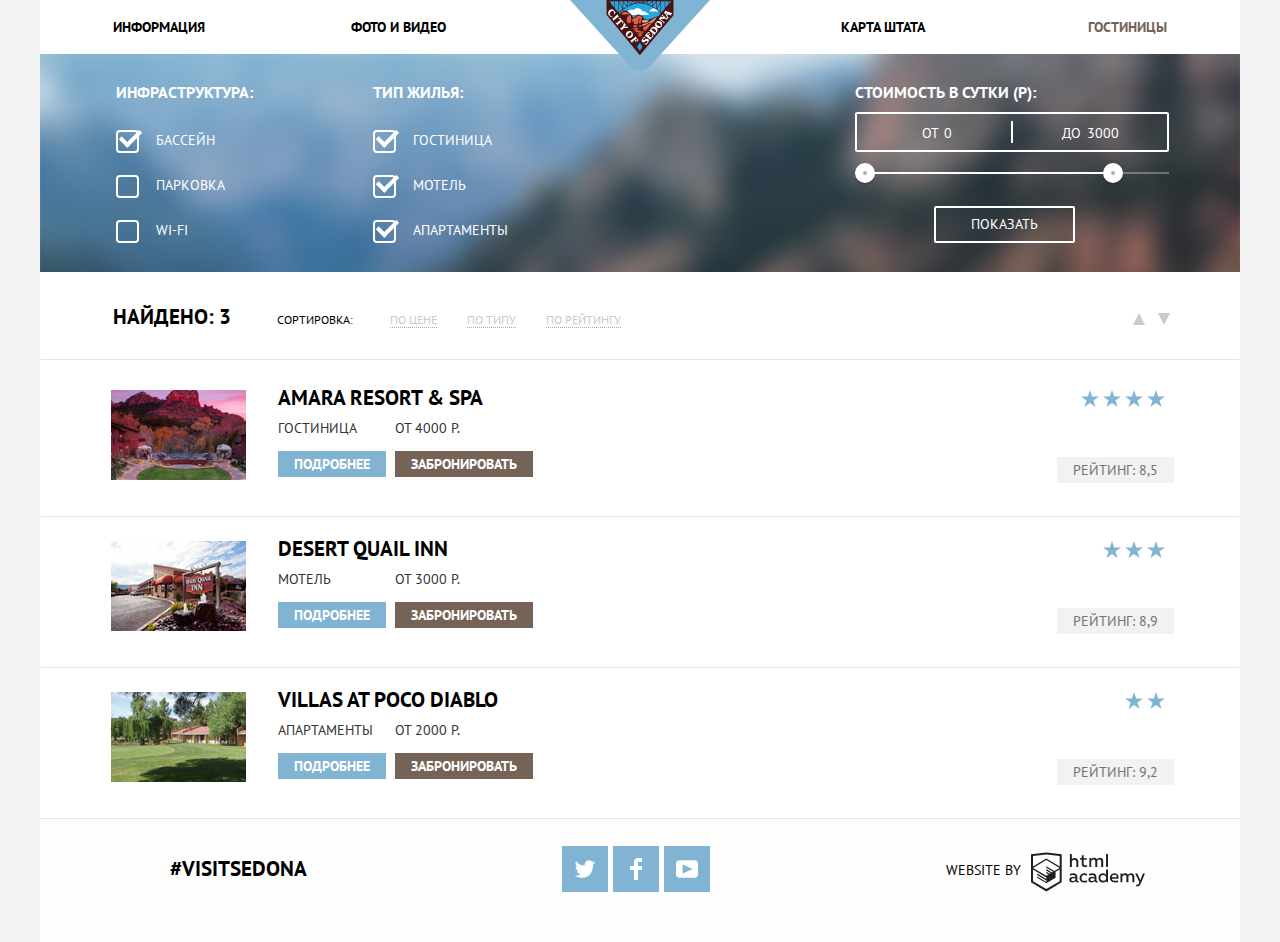
==== commit 9236d27c: "Автопрефиксер, минификаторы" ====
--- a/inner.html
+++ b/inner.html
@@ -6,7 +6,7 @@
   <title>HTML Academy: Седона</title>
   <link href="https://fonts.googleapis.com/css?family=PT+Sans:400,700&display=swap&subset=cyrillic" rel="stylesheet">
   <link href="css/normalize.css" rel="stylesheet">
-  <link href="css/style.css" rel="stylesheet">
+  <link href="css/style.min.css" rel="stylesheet">
 </head>
 
 <body>
@@ -241,7 +241,7 @@
       </a>
     </p>
   </footer>
-  <script src="js/script.js"></script>
+  <script src="js/script.min.js"></script>
 </body>
 
 </html>
--- a/css/style.min.css
+++ b/css/style.min.css
@@ -0,0 +1 @@
+@-webkit-keyframes wow{0%{-webkit-transform:rotate(0deg);transform:rotate(0deg)}to{-webkit-transform:rotate(360deg);transform:rotate(360deg)}}@keyframes wow{0%{-webkit-transform:translateY(-40px);transform:translateY(-40px)}to{-webkit-transform:translateY(0);transform:translateY(0)}}@-webkit-keyframes shake{0%,to{-webkit-transform:translateX(0);transform:translateX(0)}10%,30%,50%,70%,90%{-webkit-transform:translateX(-10px);transform:translateX(-10px)}20%,40%,60%,80%{-webkit-transform:translateX(10px);transform:translateX(10px)}}@keyframes shake{0%,to{-webkit-transform:translateX(0);transform:translateX(0)}10%,30%,50%,70%,90%{-webkit-transform:translateX(-10px);transform:translateX(-10px)}20%,40%,60%,80%{-webkit-transform:translateX(10px);transform:translateX(10px)}}.main-navigation,body{font-size:14px;font-weight:700}body{margin:0;font-family:"PT Sans",Arial,sens-serif;text-transform:uppercase;min-width:1200px;line-height:21px;background-color:#f2f2f2}a{text-decoration:none}img{max-width:100%;height:auto}.main-navigation{line-height:26px;color:#000;background-color:#fff;display:-webkit-box;display:-ms-flexbox;display:flex;-webkit-box-orient:horizontal;-webkit-box-direction:normal;-ms-flex-direction:row;flex-direction:row;-ms-flex-pack:distribute;justify-content:space-around;-ms-flex-wrap:nowrap;flex-wrap:nowrap;-webkit-box-align:center;-ms-flex-align:center;align-items:center;position:relative}.container{margin:0 auto;width:1200px}.site-navigation{list-style:none;margin-left:0;padding:0;display:-webkit-box;display:-ms-flexbox;display:flex;-webkit-box-orient:horizontal;-webkit-box-direction:normal;-ms-flex-direction:row;flex-direction:row;width:100%;-ms-flex-pack:distribute;justify-content:space-around}.site-navigation li:nth-child(2){margin-right:250px}.site-navigation li:nth-child(3){margin-right:17px}.site-navigation a{color:#000}.main-header-logo{z-index:10;top:0;position:absolute;left:530px}.features{margin-top:-218px}.features-text-main{text-align:center;font-size:21px;line-height:26px;margin:60px auto -15px;width:445px}.features-text{background-color:#fff;display:inline-block;width:1200px;vertical-align:center}.features-text-p{text-align:center;font-size:14px;line-height:26px;margin-top:40px;margin-bottom:55px}.feature-bridge{width:400px}.feature-with-photo{background-color:#81b3d2}.feature-item-no-photo,.feature-with-photo,.features-list{margin:0;padding:0;display:-webkit-box;display:-ms-flexbox;display:flex}.features-list{list-style:none;-ms-flex-wrap:wrap;flex-wrap:wrap;text-align:center}.feature-item-no-photo,.feature-with-photo{min-height:250px;-webkit-box-align:center;-ms-flex-align:center;align-items:center;width:1200px}.feature-item-no-photo{background-color:#eee;-webkit-box-pack:justify;-ms-flex-pack:justify;justify-content:space-between;width:400px;-webkit-box-ordinal-group:5;-ms-flex-order:4;order:4}.feature-item h3{font-size:21px;line-height:21px}.feature-item-no-photo h3,.feature-with-photo h3{width:120px;margin-left:140px;font-size:21px;line-height:21px}.road,.square,.tourists{margin-top:-25px}.feature-with-photo h3,.feature-with-photo p,.feature-with-photo span{color:#fff;text-align:center}.feature-bridge h3{width:151px;margin:-10px auto 25px}.thin-text{color:#333;font-weight:400}.features li:nth-child(1){-webkit-box-ordinal-group:2;-ms-flex-order:1;order:1}.features li:nth-child(6){-webkit-box-ordinal-group:3;-ms-flex-order:2;order:2}.features li:nth-child(2){-webkit-box-ordinal-group:4;-ms-flex-order:3;order:3}.infrastructure-list{list-style:none;display:-webkit-box;display:-ms-flexbox;display:flex;-webkit-box-pack:justify;-ms-flex-pack:justify;justify-content:space-between;margin:0;padding:0;-ms-flex-wrap:wrap;flex-wrap:wrap}.infrastructure-item,.search-hotel{text-align:center;background-color:#fff}.infrastructure-item{font-size:14px;line-height:21px;-webkit-box-ordinal-group:4;-ms-flex-order:3;order:3;width:400px;padding:130px 0 0;position:relative}.infrastructure-item h3{font-size:21px;line-height:21px;padding-top:5px}.search-hotel{padding-top:52px;padding-bottom:30px}.search-hotel b{font-size:30px;line-height:36px}.appointment-info{margin-top:30px;margin-bottom:80px;width:445px;margin-left:375px}.appointment-form{background:#fff;width:568px;margin:0 auto;min-height:396px;display:-webkit-box;display:-ms-flexbox;display:flex;-ms-flex-wrap:wrap;flex-wrap:wrap;-webkit-box-pack:justify;-ms-flex-pack:justify;justify-content:space-between}.button{font:inherit;vertical-align:middle;text-transform:uppercase;text-align:center;border:0}.activate-form-btn{width:568px;background-color:#766357;color:#fff;font-size:21px;text-align:center;line-height:26px;margin:0 auto;padding:30px 139px}.activate-form-btn:focus,.activate-form-btn:hover{background-color:#604e43}.activate-form-btn:active{background-color:#503e33;color:#928a85}.button-form{width:460px;min-height:58px;background-color:#81b3d2;text-transform:uppercase;font-size:21px;font-weight:700;font-style:normal;font-stretch:normal;line-height:26px;letter-spacing:normal;text-align:center;color:#fff;margin:55px}.button-form:focus,.button-form:hover{background-color:#669ec0}.button-form:active{color:#94b9d2;background-color:#5496bd}.appointment-item input{font:inherit;background-color:#f2f2f2;border:0;font-size:14px;line-height:26px;padding-top:7px;padding-bottom:7px;-webkit-box-sizing:border-box;box-sizing:border-box;width:344px}.appointment-item input:hover{background-color:#ebebeb}.appointment-item input:focus{background-color:#fff;outline:2px solid #e5e5e5}.map-section{width:1200px;position:relative;margin:0 auto;z-index:-10}.main-footer,.social-button{display:-webkit-box;display:-ms-flexbox;display:flex;-webkit-box-orient:horizontal;-webkit-box-direction:normal;-ms-flex-direction:row;flex-direction:row;-webkit-box-align:center;-ms-flex-align:center;align-items:center}.main-footer{color:#000;background-color:rgba(249,251,246,.9);background-position:0 0;background-repeat:no-repeat;-ms-flex-wrap:nowrap;flex-wrap:nowrap;-webkit-box-sizing:border-box;box-sizing:border-box;margin:-125px auto auto;padding:30px 25px 15px;width:1200px;-ms-flex-pack:distribute;justify-content:space-around}.main-footer .footer-social{margin-bottom:25px;margin-right:20px;margin-left:115px}.social-button{width:46px;height:46px;background-color:#81b3d2;margin-right:5px;-webkit-box-pack:center;-ms-flex-pack:center;justify-content:center}.social-button:focus,.social-button:hover{background-color:#669ec0}.social-button:active{background-color:#5496bd}.social-button:active path{fill:#88b6d1}.footer-copyright,.footer-social{display:-webkit-box;display:-ms-flexbox;display:flex;-webkit-box-align:center;-ms-flex-align:center;align-items:center}.main-footer b{font-size:21px;line-height:26px;margin-left:35px;margin-bottom:25px}.footer-copyright{margin-left:60px;margin-top:10px}.footer-copyright span{font-size:14px;line-height:26px;font-weight:400;vertical-align:middle;margin-right:10px;margin-bottom:20px}.footer-copyright a{margin-bottom:10px}.academy-logo:focus path,.academy-logo:hover path{fill:#81b3d2}.academy-logo:active path{fill:#bdbbbc}.visually-hidden{position:absolute;clip:rect(0 0 0 0);width:1px;height:1px;margin:-1px}.filter{display:-webkit-box;display:-ms-flexbox;display:flex;-ms-flex-pack:distribute;justify-content:space-around;-ms-flex-wrap:wrap;flex-wrap:wrap}.filter ul{list-style:none;margin-left:-15px}.filters{background:url(../img/background-filter.jpg) #436b8e;min-height:160px;padding-top:25px}.filter fieldset{border:0;margin-left:35px}.fieldsets{display:-webkit-box;display:-ms-flexbox;display:flex;-webkit-box-pack:justify;-ms-flex-pack:justify;justify-content:space-between;margin-left:30px;margin-right:auto;width:450px;margin-top:3px}.filter legend{font-size:16px;line-height:21px;color:#fff}.filter-option label{font-size:14px;line-height:21px;display:inline-block;padding:8px 0;position:relative;vertical-align:center}.filter-option{position:relative;margin-left:15px;margin-top:8px}.filter-option label,.price-control label{color:#fff;font-weight:400}.price-control{border:2px solid #fff;padding:10px 50px 10px 64px}.main-navigation a:hover{color:#cadeeb}.main-navigation a:focus{color:#cadeeb}.main-navigation a:active{color:#cacaca}.site-navigation-current a{color:#766357}.filter-input:disabled+label{color:#000;opacity:.5}.button-form-filter{background-color:transparent;border:2px solid #fff;color:#fff;padding:10px 30px;margin-top:55px;margin-left:130px;font-size:14px;line-height:26px;text-transform:uppercase;margin-bottom:33px}.button-form-filter:hover{background-color:#fff;color:#000;border:0;padding:12px 32px}.sort-find{font-size:21px;line-height:26px;font-weight:700;margin-left:73px}.passive-sort,.sort-title{font-size:12px;line-height:18px;font-weight:400}.sort-title{margin-top:-40px;margin-left:237px}.passive-sort{color:#cacaca;border-bottom:1px dotted #81b3d2}.item-title:hover h3,.passive-sort:hover{color:#81b3d2}.passive-sort:focus{color:#000;border:0}.passive-sort:active{color:#81b3d2;border:0}.sort ul{list-style:none;padding:0;display:-webkit-box;display:-ms-flexbox;display:flex;-ms-flex-wrap:wrap;flex-wrap:wrap;text-align:center;margin:-32px 0 0 350px}.sort{background:#fff;padding-top:11px;padding-bottom:14px}.catalog h3{font-size:21px;line-height:26px;font-weight:700;color:#000;margin:0 auto}.text-about-hotel{padding:25px 0;margin-left:-8px}.buttons-hotels{margin-top:15px}.catalog-item,.catalog-item-price{display:-webkit-box;display:-ms-flexbox;display:flex}.catalog-item{border:1px solid #e5e5e5;border-left:none;border-right:none;padding-left:30px}.catalog-item-price{margin-top:7px}.catalog-item-image{padding:30px 40px}.catalog-item:nth-child(2),.catalog-item:nth-child(3){border-top:none;margin-top:-8px;padding-top:2px}.catalog-category,.catalog-price{font-size:14px;line-height:21px;font-weight:400;color:#333;width:120px}.catalog-price{margin-left:-3px}.catalog ul{list-style:none}.catalog{background:#fff;padding:1px;margin-top:0}.catalog-list{padding:0}.catalog-item-rate{margin-top:50px;padding-right:100px}.hotel-rate,.hotel-stars{display:-webkit-box;display:-ms-flexbox;display:flex}.hotel-stars{-webkit-box-pack:end;-ms-flex-pack:end;justify-content:flex-end;min-width:100px;margin-top:30px;padding-right:105px}.hotel-rate{margin-left:auto;text-align:right;-webkit-box-orient:vertical;-webkit-box-direction:normal;-ms-flex-direction:column;flex-direction:column;margin-right:-35px}.button-more,.rate{font-size:14px;line-height:21px;font-weight:400;color:#727272;background-color:#f2f2f2;padding:4px 16px}.button-more{background-color:#81b3d2;color:#fff;font-weight:700}.button-more:hover{background-color:#669ec0}.button-more:focus{background-color:#5496bd;color:#85b0cd}.button-book{background-color:#766357;color:#fff;font-size:14px;line-height:21px;font-weight:700;padding:4px 16px;margin-left:5px}.button-book:hover{background-color:#604e43}.button-book:focus{background-color:#503e33;color:#928a85}.item-title:active h3{color:#cacaca}.main-footer-inner{min-height:120px;padding:0;background:#fefefe;width:1200px;margin:-12px auto 0}.filter-list{margin:0;padding:0;display:-webkit-box;display:-ms-flexbox;display:flex;-ms-flex-wrap:wrap;flex-wrap:wrap;text-align:center}.star,.star::before{width:22px;min-height:20px}.star{display:inline-block;font-size:0;vertical-align:center;position:relative}.star::before{content:"";position:absolute;left:0;background-image:url(../img/star.svg);background-repeat:no-repeat}.filter-range{width:330px;color:#fff;text-transform:uppercase;margin-left:auto;margin-right:55px}.filter-range-title{margin-bottom:9px;font-weight:600;font-size:16px;line-height:21px;margin-top:3px}.price-controls{position:relative;height:36px;margin-bottom:20px;font-size:0;border:2px solid #fff;border-radius:2px;width:310px}.price-controls::after{content:"";position:absolute;top:50%;left:50%;width:2px;height:22px;background:#fff;-webkit-transform:translate(-50%,-50%);-ms-transform:translate(-50%,-50%);transform:translate(-50%,-50%)}.price-controls label{display:inline-block;font-size:14px;line-height:38px;vertical-align:top;cursor:pointer;font-weight:400}.price-controls .min-price{width:90px;padding-left:65px}.price-controls .max-price{width:90px;padding-left:50px}.price-controls input{width:50px;margin:0;height:30px;color:inherit;font:inherit;background:0 0;border:0}.range-controls{position:relative;margin-bottom:32px}.range-controls .scale{height:2px;background:rgba(255,255,255,.3);width:314px}.range-controls .bar{width:80%;height:2px;background:#fff}.range-toggle{position:absolute;top:-9px;width:4px;height:4px;background:#ababab;border:8px solid #fff;border-radius:50%;-webkit-box-shadow:0 2px 1px 0 rgba(0,1,1,.2);box-shadow:0 2px 1px 0 rgba(0,1,1,.2);cursor:pointer}.range-toggle:hover{background:#1c4f80}.range-toggle-min{left:0}.range-toggle-max{left:75%}.btn-transparent{display:block;padding:6px 35px;font-size:14px;line-height:21px;color:#fff;text-transform:uppercase;background:0 0;border:2px solid #fff;border-radius:2px;cursor:pointer;margin:0 110px 0 auto}.btn-transparent:hover{color:#000;background:#fff}.feature-text-sedona{width:290px;margin-right:55px;margin-left:55px}.feature-city{margin-bottom:25px}.feature-text-bridge{width:305px;margin-right:55px;margin-left:55px}.feature-text-places{width:220px;margin-left:95px;margin-top:20px}.feature-text-road{width:265px;margin-left:60px;margin-top:20px}.feature-text-canyon{width:250px;margin-left:75px;margin-top:20px}.road,.square,.tourists{width:400px}.accomodation-text{width:260px;margin-bottom:90px;margin-left:75px}.burger-text,.souvenirs-text{width:290px;margin-left:60px}.souvenirs-text{width:280px}.accomodation-heading::before,.food-heading::before,.souvenirs-heading::before{content:"";position:absolute;background-image:url(../img/icon-1.svg);background-repeat:no-repeat;width:80px;min-height:80px;top:55px;left:163px}.food-heading::before,.souvenirs-heading::before{background-image:url(../img/icon-3.svg);top:59px}.souvenirs-heading::before{background-image:url(../img/icon-2.svg);top:54px}.filter-option label::before{position:absolute;z-index:1;width:19px;height:19px;content:"";border:2px solid #fff;border-radius:4px;left:-40px}input[type=checkbox]:disabled+label::before{border-color:#5c5e5f}.filter-option input[type=checkbox]:checked+label::after{position:absolute;z-index:1;content:"";border:4px solid #fff;width:17px;height:8px;border-top-style:none;border-right-style:none;-webkit-transform:rotate(-45deg);-ms-transform:rotate(-45deg);transform:rotate(-45deg);left:-36px;top:8px}input[type=checkbox]:disabled:checked+label::after{border-color:#5c5e5f}.rate-sort,.type-sort{margin-left:30px}.calendar-btn-in,.calendar-btn-out{background-image:url(../img/calendar.png);position:absolute;width:25px;min-height:25px;top:8px;right:10px;border:0;background-repeat:no-repeat;background-color:transparent}.calendar-btn-in:active,.calendar-btn-in:hover,.calendar-btn-out:active,.calendar-btn-out:hover{background-image:url(../img/calendar.svg);background-repeat:no-repeat;background-color:transparent;border:0}.calendar-btn-in:active,.calendar-btn-out:active{background-image:url(../img/calendar-active.png)}.appointment-item{position:relative;padding-left:55px;padding-top:0;padding-bottom:0;margin:0 auto 0 0}.sort-arrows{position:relative}.sort-arrow-down::after,.sort-arrow-up::after{content:"";position:absolute;border:6px solid transparent;border-top:12px solid #cacaca}.sort-arrow-down::after{-webkit-transform:rotate(180deg);-ms-transform:rotate(180deg);transform:rotate(180deg);right:95px;bottom:5px}.sort-arrow-up::after{right:70px;bottom:-1px}.sort-arrow-down:hover:after,.sort-arrow-up:hover:after{border-top:12px solid #000}.sort-arrow-down:active:after,.sort-arrow-up:active:after{border-top:12px solid #81b3d2}.visitors input{width:38px;text-align:center;min-height:38px;margin-left:38px}.btn-minus-children,.btn-plus-children,.visitors{display:-webkit-box;display:-ms-flexbox;display:flex}.visitors{-ms-flex-wrap:nowrap;flex-wrap:nowrap;margin:25px 0 0}.btn-minus-children,.btn-plus-children{position:absolute;content:"";width:38px;min-height:38px;border:0;top:0;background:0 0;cursor:pointer}.btn-plus-children{left:192px}.btn-minus-children{right:38px}.appointment-item-children{margin-left:37px}.btn-minus:hover{background-image:url(../img/minus-hover.png)}.btn-plus:hover{background-image:url(../img/plus-hover.png)}.btn-minus:active{background-image:url(../img/minus-active.png)}.btn-plus:active{background-image:url(../img/plus-active.png)}.counter input{width:10px}.btn-minus-adults,.btn-plus-adults{position:absolute;content:"";width:38px;min-height:38px;border:0;display:-webkit-box;display:-ms-flexbox;display:flex;top:0;background:0 0;cursor:pointer}.btn-plus-adults{left:246px}.btn-minus-adults{right:38px}.btn-minus,.btn-plus{background-image:url(../img/plus.png);background-repeat:no-repeat;background-position:50% 50%;background-color:#f2f2f2;min-height:40px}.btn-minus{background-image:url(../img/minus.png)}.date-window{width:330px}.appointment-item label{margin-right:20px}.appointment-item-arrival-date{margin-top:50px;margin-bottom:25px}.appointment-item-arrival-date label{margin-right:23px}.appointment-item-adults label{margin-right:40px}.main-photo-section{margin-top:-50px}.main-photo-polygon{position:absolute;top:400px}.no-form,.search-form{-webkit-animation:wow .6s;animation:wow .6s}.no-form{display:none}.search-form{position:absolute;margin-left:316px;margin-top:30px}.modal-error{-webkit-animation:shake .6s;animation:shake .6s}.main-photo-section::after{content:" ";position:absolute;width:1200px;height:59px;left:75px;background-image:url(../img/polygon.svg);top:510px}.main-footer-inner b{margin-left:60px}.main-footer-inner .footer-social{margin-right:30px}.main-footer-inner .footer-copyright{margin-right:25px}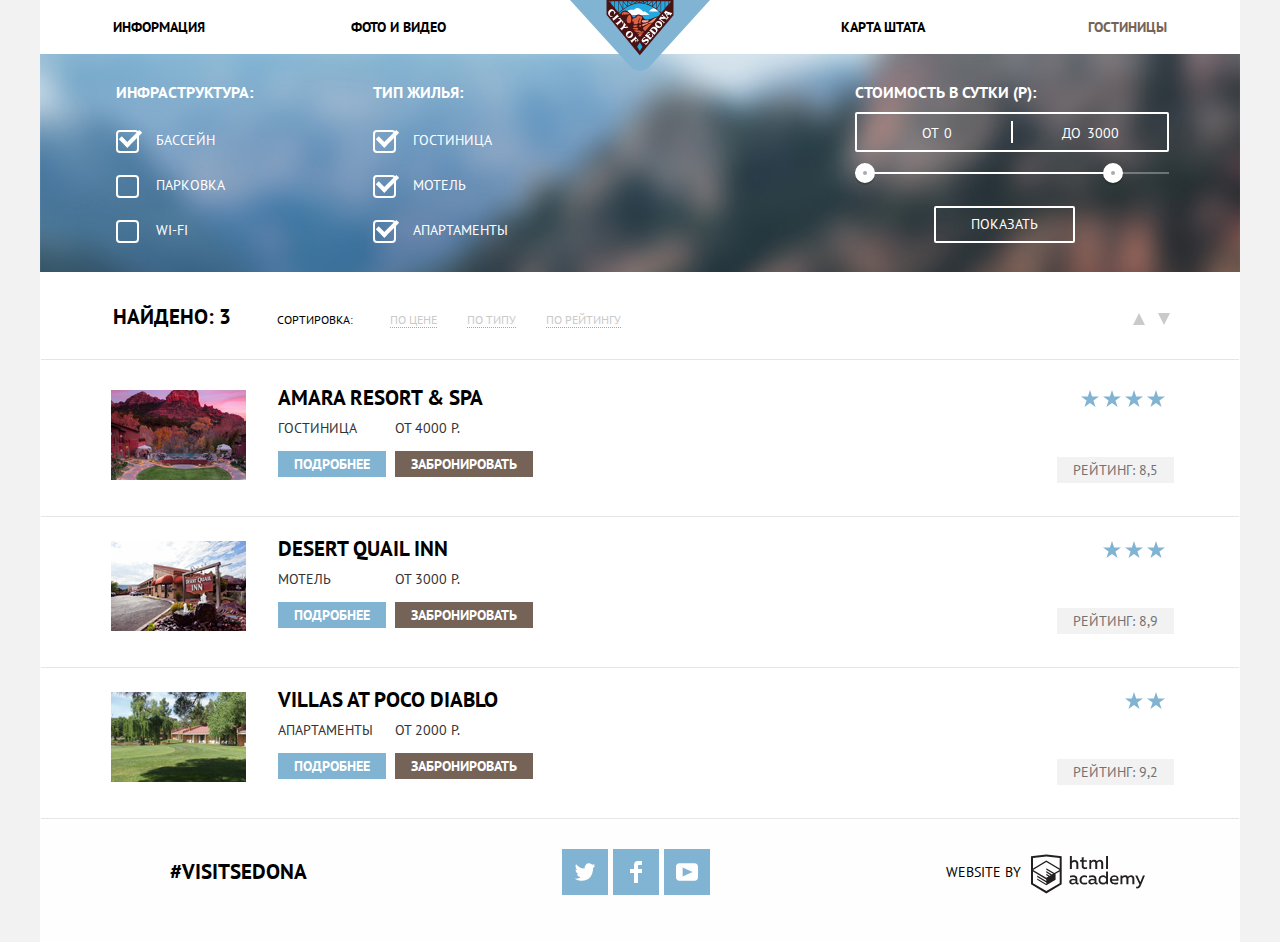
==== commit 69dab2ed: "Перфект Пиксель для Inner" ====
--- a/inner.html
+++ b/inner.html
@@ -6,7 +6,7 @@
   <title>HTML Academy: Седона</title>
   <link href="https://fonts.googleapis.com/css?family=PT+Sans:400,700&display=swap&subset=cyrillic" rel="stylesheet">
   <link href="css/normalize.css" rel="stylesheet">
-  <link href="css/style.min.css" rel="stylesheet">
+  <link href="css/style.css" rel="stylesheet">
 </head>
 
 <body>
--- a/css/style.css
+++ b/css/style.css
@@ -0,0 +1,1481 @@
+body {
+  margin: 0;
+  font-family: "PT Sans", Arial, sens-serif;
+  font-size: 14px;
+  line-height: 21px;
+  font-weight: 700;
+  text-transform: uppercase;
+  background-color: #f2f2f2;
+  min-width: 1200px;
+}
+
+a {
+  text-decoration: none;
+}
+
+img {
+  max-width: 100%;
+  height: auto;
+}
+
+.main-navigation {
+  font-size: 14px;
+  line-height: 26px;
+  font-weight: 700;
+  color: #000000;
+  background-color: #ffffff;
+  display: -webkit-box;
+  display: -ms-flexbox;
+  display: flex;
+  -webkit-box-orient: horizontal;
+  -webkit-box-direction: normal;
+  -ms-flex-direction: row;
+  flex-direction: row;
+  -ms-flex-pack: distribute;
+  justify-content: space-around;
+  -ms-flex-wrap: nowrap;
+  flex-wrap: nowrap;
+  -webkit-box-align: center;
+  -ms-flex-align: center;
+  align-items: center;
+  position: relative;
+}
+
+.container {
+  margin: 0 auto;
+  width: 1200px;
+}
+
+
+.site-navigation {
+  list-style: none;
+  margin-left: 0;
+  padding: 0;
+  display: -webkit-box;
+  display: -ms-flexbox;
+  display: flex;
+  -webkit-box-orient: horizontal;
+  -webkit-box-direction: normal;
+  -ms-flex-direction: row;
+  flex-direction: row;
+  width: 100%;
+  -ms-flex-pack: distribute;
+  justify-content: space-around;
+}
+
+.site-navigation li:nth-child(2) {
+  margin-right: 250px;
+}
+
+.site-navigation li:nth-child(3) {
+  margin-right: 17px;
+}
+
+.site-navigation a {
+  color: #000000;
+}
+
+.main-header-logo {
+  z-index: 10;
+  top: 0;
+  position: absolute;
+  left: 530px;
+}
+
+.features {
+  margin-top: -218px;
+}
+
+.features-text-main {
+  text-align: center;
+  font-size: 21px;
+  line-height: 26px;
+  margin: 63px auto -15px auto;
+  width: 445px;
+}
+
+.features-text {
+  background-color: #ffffff;
+  display: inline-block;
+  width: 1200px;
+  vertical-align: center;
+}
+
+.features-text-p {
+  text-align: center;
+  font-size: 14px;
+  line-height: 26px;
+  margin-top: 40px;
+  margin-bottom: 55px;
+}
+
+.feature-bridge {
+  width: 400px;
+}
+
+.feature-with-photo {
+  background-color: #81b3d2;
+}
+
+.features-list {
+  list-style: none;
+  margin: 0;
+  padding: 0;
+  display: -webkit-box;
+  display: -ms-flexbox;
+  display: flex;
+  -ms-flex-wrap: wrap;
+  flex-wrap: wrap;
+  text-align: center;
+}
+
+.feature-with-photo {
+  margin: 0;
+  padding: 0;
+  display: -webkit-box;
+  display: -ms-flexbox;
+  display: flex;
+  min-height: 250px;
+  -webkit-box-align: center;
+  -ms-flex-align: center;
+  align-items: center;
+  width: 1200px;
+}
+
+.feature-item-no-photo {
+  margin: 0;
+  padding: 0;
+  background-color: #eeeeee;
+  display: -webkit-box;
+  display: -ms-flexbox;
+  display: flex;
+  -webkit-box-pack: justify;
+  -ms-flex-pack: justify;
+  justify-content: space-between;
+  min-height: 250px;
+  -webkit-box-align: center;
+  -ms-flex-align: center;
+  align-items: center;
+  width: 400px;
+  -webkit-box-ordinal-group: 5;
+  -ms-flex-order: 4;
+  order: 4;
+}
+
+.feature-item h3 {
+  font-size: 21px;
+  line-height: 21px;
+}
+
+.feature-with-photo h3 {
+  font-size: 21px;
+  line-height: 21px;
+}
+
+.feature-with-photo h3,
+.feature-item-no-photo h3 {
+  width: 120px;
+  margin-left: 140px;
+  font-size: 21px;
+  line-height: 21px;
+}
+
+.square,
+.road,
+.tourists {
+  margin-top: -25px;
+}
+
+.feature-with-photo h3,
+.feature-with-photo span,
+.feature-with-photo p {
+  color: #ffffff;
+  text-align: center;
+}
+
+.feature-bridge h3 {
+  width: 151px;
+  margin: 0 auto;
+  margin-bottom: 25px;
+  margin-top: -10px;
+}
+
+.thin-text {
+  color: #333333;
+  font-weight: 400;
+}
+
+.features li:nth-child(1) {
+  -webkit-box-ordinal-group: 2;
+  -ms-flex-order: 1;
+  order: 1;
+}
+
+.features li:nth-child(6) {
+  -webkit-box-ordinal-group: 3;
+  -ms-flex-order: 2;
+  order: 2;
+}
+
+.features li:nth-child(2) {
+  -webkit-box-ordinal-group: 4;
+  -ms-flex-order: 3;
+  order: 3;
+}
+
+.infrastructure-list {
+  list-style: none;
+  display: -webkit-box;
+  display: -ms-flexbox;
+  display: flex;
+  -webkit-box-pack: justify;
+  -ms-flex-pack: justify;
+  justify-content: space-between;
+  margin: 0;
+  padding: 0;
+  -ms-flex-wrap: wrap;
+      flex-wrap: wrap;
+}
+
+.infrastructure-item {
+  text-align: center;
+  background-color: #ffffff;
+  font-size: 14px;
+  line-height: 21px;
+  -webkit-box-ordinal-group: 4;
+  -ms-flex-order: 3;
+  order: 3;
+  width: 400px;
+  padding: 130px 0 0 0;
+  position: relative;
+}
+
+.infrastructure-item h3 {
+  font-size: 21px;
+  line-height: 21px;
+  padding-top: 5px;
+  margin-bottom: 25px;
+}
+
+.search-hotel {
+  text-align: center;
+  padding-top: 52px;
+  padding-bottom: 30px;
+  background-color: #ffffff;
+}
+
+.search-hotel b {
+  font-size: 30px;
+  line-height: 36px;
+}
+
+.appointment-info {
+  margin-top: 25px;
+  margin-bottom: 80px;
+  width: 445px;
+  margin-left: 380px;
+}
+
+.appointment-form {
+  background: #ffffff;
+  width: 568px;
+  margin: 0 auto;
+  min-height: 396px;
+  display: -webkit-box;
+  display: -ms-flexbox;
+  display: flex;
+  -ms-flex-wrap: wrap;
+  flex-wrap: wrap;
+  -webkit-box-pack: justify;
+  -ms-flex-pack: justify;
+  justify-content: space-between;
+}
+
+.button {
+  font: inherit;
+  vertical-align: middle;
+  text-transform: uppercase;
+  text-align: center;
+  border: none;
+}
+
+.activate-form-btn {
+  width: 568px;
+  background-color: #766357;
+  color: #ffffff;
+  font-size: 21px;
+  text-align: center;
+  line-height: 26px;
+  margin: 0 auto;
+  padding-left: 139px;
+  padding-right: 139px;
+  padding-top: 30px;
+  padding-bottom: 30px;
+
+}
+
+.activate-form-btn:hover,
+.activate-form-btn:focus {
+  background-color: #604e43;
+}
+
+.activate-form-btn:active {
+  background-color: #503e33;
+  color: #928a85;
+}
+
+.button-form {
+  width: 460px;
+  min-height: 58px;
+  background-color: #81b3d2;
+  text-transform: uppercase;
+  font-size: 21px;
+  font-weight: bold;
+  font-style: normal;
+  font-stretch: normal;
+  line-height: 26px;
+  letter-spacing: normal;
+  text-align: center;
+  color: #ffffff;
+  margin: 55px;
+}
+
+.button-form:hover,
+.button-form:focus {
+  background-color: #669ec0;
+}
+
+.button-form:active {
+  color: #94b9d2;
+  background-color: #5496bd;
+}
+
+.appointment-item input {
+  font: inherit;
+  background-color: #f2f2f2;
+  border: none;
+  font-size: 14px;
+  line-height: 26px;
+  padding-top: 7px;
+  padding-bottom: 7px;
+  padding-left: 10px;
+  -webkit-box-sizing: border-box;
+  box-sizing: border-box;
+  width: 344px;
+}
+
+.appointment-item input:hover {
+  background-color: #ebebeb;
+}
+
+.appointment-item input:focus {
+  background-color: #ffffff;
+  outline: 2px solid #e5e5e5;
+}
+
+.map-section {
+  margin: 0 auto;
+  width: 1200px;
+  position: relative;
+  margin-top: 0;
+  z-index: -10;
+}
+
+.main-footer {
+  color: #000000;
+  background-color: rgba(249, 251, 246, 0.9);
+  background-position: 0 0;
+  background-repeat: no-repeat;
+  display: -webkit-box;
+  display: -ms-flexbox;
+  display: flex;
+  -webkit-box-orient: horizontal;
+  -webkit-box-direction: normal;
+  -ms-flex-direction: row;
+  flex-direction: row;
+  width: 1200px;
+  -ms-flex-pack: distribute;
+  justify-content: space-around;
+  margin: auto;
+  -ms-flex-wrap: nowrap;
+  flex-wrap: nowrap;
+  -webkit-box-align: center;
+  -ms-flex-align: center;
+  align-items: center;
+  padding: 25px;
+  -webkit-box-sizing: border-box;
+  box-sizing: border-box;
+  margin-top: -125px;
+  padding-bottom: 15px;
+  padding-top: 30px;
+}
+
+.main-footer .footer-social {
+  margin-bottom: 25px;
+  margin-right: 20px;
+  margin-left: 115px;
+}
+
+.social-button {
+  display: -webkit-box;
+  display: -ms-flexbox;
+  display: flex;
+  -webkit-box-orient: horizontal;
+  -webkit-box-direction: normal;
+  -ms-flex-direction: row;
+  flex-direction: row;
+  width: 46px;
+  height: 46px;
+  background-color: #81b3d2;
+  margin-right: 5px;
+  -webkit-box-align: center;
+  -ms-flex-align: center;
+  align-items: center;
+  -webkit-box-pack: center;
+  -ms-flex-pack: center;
+  justify-content: center;
+}
+
+.social-button:hover,
+.social-button:focus {
+  background-color: #669ec0;
+}
+
+.social-button:active {
+  background-color: #5496bd;
+}
+
+.social-button:active path {
+  fill: #88b6d1;
+}
+
+.footer-social {
+  display: -webkit-box;
+  display: -ms-flexbox;
+  display: flex;
+  -webkit-box-align: center;
+  -ms-flex-align: center;
+  align-items: center;
+}
+
+.main-footer b {
+  font-size: 21px;
+  line-height: 26px;
+  margin-left: 35px;
+  margin-bottom: 25px;
+}
+
+.footer-copyright {
+  display: -webkit-box;
+  display: -ms-flexbox;
+  display: flex;
+  -webkit-box-align: center;
+  -ms-flex-align: center;
+  align-items: center;
+  margin-left: 60px;
+  margin-top: 10px;
+}
+
+.footer-copyright span {
+  font-size: 14px;
+  line-height: 26px;
+  font-weight: 400;
+  vertical-align: middle;
+  margin-right: 10px;
+  margin-bottom: 20px;
+}
+
+.footer-copyright a {
+  margin-bottom: 10px;
+}
+
+.academy-logo:hover path,
+.academy-logo:focus path {
+  fill: #81b3d2;
+}
+
+.academy-logo:active path {
+  fill: #bdbbbc;
+}
+
+.visually-hidden {
+  position: absolute;
+  clip: rect(0 0 0 0);
+  width: 1px;
+  height: 1px;
+  margin: -1px;
+}
+
+.filter {
+  display: -webkit-box;
+  display: -ms-flexbox;
+  display: flex;
+  -ms-flex-pack: distribute;
+  justify-content: space-around;
+  -ms-flex-wrap: wrap;
+  flex-wrap: wrap;
+}
+
+.filter ul {
+  list-style: none;
+  margin-left: -15px;
+}
+
+.filters {
+  background: url("../img/background-filter.jpg") #436b8e;
+  min-height: 160px;
+  padding-top: 25px;
+}
+
+.filter fieldset {
+  border: none;
+  margin-left: 35px;
+}
+
+.fieldsets {
+  display: -webkit-box;
+  display: -ms-flexbox;
+  display: flex;
+  -webkit-box-pack: justify;
+  -ms-flex-pack: justify;
+  justify-content: space-between;
+  margin-left: 30px;
+  margin-right: auto;
+  width: 450px;
+  margin-top: 3px;
+}
+
+.filter legend {
+  font-size: 16px;
+  line-height: 21px;
+  color: #ffffff;
+}
+
+.filter-option label {
+  color: #ffffff;
+  font-size: 14px;
+  line-height: 21px;
+  font-weight: 400;
+  display: inline-block;
+  padding: 8px 0;
+  position: relative;
+  vertical-align: center;
+}
+
+.filter-option {
+  position: relative;
+  margin-left: 15px;
+  margin-top: 8px;
+}
+
+.price-control label {
+  color: #ffffff;
+  font-weight: 400;
+}
+
+.price-control {
+  border: 2px solid #ffffff;
+  padding: 10px 50px 10px 64px;
+}
+
+.main-navigation a:hover {
+  color: #cadeeb;
+}
+
+.main-navigation a:focus {
+  color: #cadeeb;
+}
+
+.main-navigation a:active {
+  color: #cacaca;
+}
+
+.site-navigation-current a {
+  color: #766357;
+}
+
+.filter-input:disabled+label {
+  color: #000000;
+  opacity: 0.5;
+}
+
+.button-form-filter {
+  background-color: transparent;
+  border: 2px solid #ffffff;
+  color: #ffffff;
+  padding: 10px 30px;
+  margin-top: 55px;
+  margin-left: 130px;
+  font-size: 14px;
+  line-height: 26px;
+  text-transform: uppercase;
+  margin-bottom: 33px;
+}
+
+.button-form-filter:hover {
+  background-color: #ffffff;
+  color: #000000;
+  border: none;
+  padding: 12px 32px;
+}
+
+.sort-find {
+  font-size: 21px;
+  line-height: 26px;
+  font-weight: 700;
+  margin-left: 73px;
+}
+
+.sort-title {
+  font-size: 12px;
+  line-height: 18px;
+  font-weight: 400;
+  margin-top: -40px;
+  margin-left: 237px;
+}
+
+.passive-sort {
+  font-size: 12px;
+  line-height: 18px;
+  font-weight: 400;
+  color: #cacaca;
+  border-bottom: 1px dotted #81b3d2;
+}
+
+.passive-sort:hover {
+  color: #81b3d2;
+}
+
+.passive-sort:focus {
+  color: #000000;
+  border: none;
+}
+
+.passive-sort:active {
+  color: #81b3d2;
+  border: none;
+}
+
+.sort ul {
+  list-style: none;
+  margin: 0;
+  padding: 0;
+  display: -webkit-box;
+  display: -ms-flexbox;
+  display: flex;
+  -ms-flex-wrap: wrap;
+  flex-wrap: wrap;
+  text-align: center;
+  margin-top: -32px;
+  margin-left: 350px;
+}
+
+.sort {
+  background: #ffffff;
+  padding-top: 11px;
+  padding-bottom: 14px;
+}
+
+.catalog h3 {
+  font-size: 21px;
+  line-height: 26px;
+  font-weight: 700;
+  color: #000000;
+  margin: 0 auto;
+}
+
+.text-about-hotel {
+  padding: 25px 0;
+  margin-left: -8px;
+}
+
+.buttons-hotels {
+  margin-top: 15px;
+}
+
+.catalog-item {
+  border: 1px solid #e5e5e5;
+  border-left: none;
+  border-right: none;
+  display: -webkit-box;
+  display: -ms-flexbox;
+  display: flex;
+  padding-left: 30px;
+}
+
+.catalog-item-price {
+  margin-top: 7px;
+  display: -webkit-box;
+  display: -ms-flexbox;
+  display: flex;
+}
+
+.catalog-item-image {
+  padding: 30px 40px;
+}
+
+.catalog-item:nth-child(2),
+.catalog-item:nth-child(3) {
+  border-top: none;
+  margin-top: -8px;
+  padding-top: 2px;
+}
+
+.catalog-category,
+.catalog-price {
+  font-size: 14px;
+  line-height: 21px;
+  font-weight: 400;
+  color: #333333;
+  width: 120px;
+}
+
+.catalog-price {
+  margin-left: -3px;
+}
+
+.catalog ul {
+  list-style: none;
+}
+
+.catalog {
+  background: #ffffff;
+  padding: 1px;
+  margin-top: 0;
+}
+
+.catalog-list {
+  padding: 0;
+}
+
+.catalog-item-rate {
+  margin-top: 50px;
+  padding-right: 100px;
+}
+
+.hotel-stars {
+  display: -webkit-box;
+  display: -ms-flexbox;
+  display: flex;
+  -webkit-box-pack: end;
+  -ms-flex-pack: end;
+  justify-content: flex-end;
+  min-width: 100px;
+  margin-top: 30px;
+  padding-right: 105px;
+}
+
+.hotel-rate {
+  margin-left: auto;
+  text-align: right;
+  display: -webkit-box;
+  display: -ms-flexbox;
+  display: flex;
+  -webkit-box-orient: vertical;
+  -webkit-box-direction: normal;
+  -ms-flex-direction: column;
+  flex-direction: column;
+  margin-right: -35px;
+}
+
+.rate {
+  font-size: 14px;
+  line-height: 21px;
+  font-weight: 400;
+  color: #727272;
+  background-color: #f2f2f2;
+  padding: 4px 16px;
+}
+
+.button-more {
+  background-color: #81b3d2;
+  color: #ffffff;
+  font-size: 14px;
+  line-height: 21px;
+  font-weight: 700;
+  padding: 4px 16px;
+}
+
+.button-more:hover {
+  background-color: #669ec0;
+}
+
+.button-more:focus {
+  background-color: #5496bd;
+  color: #85b0cd;
+}
+
+.button-book {
+  background-color: #766357;
+  color: #ffffff;
+  font-size: 14px;
+  line-height: 21px;
+  font-weight: 700;
+  padding: 4px 16px;
+  margin-left: 5px;
+}
+
+.button-book:hover {
+  background-color: #604e43;
+}
+
+.button-book:focus {
+  background-color: #503e33;
+  color: #928a85;
+}
+
+.item-title:hover h3 {
+  color: #81b3d2;
+}
+
+.item-title:active h3 {
+  color: #cacaca;
+}
+
+.main-footer-inner {
+  min-height: 120px;
+  margin: 0 auto;
+  padding: 0;
+  background: #fefefe;
+  width: 1200px;
+  margin-top: -12px;
+}
+
+.filter-list {
+  margin: 0;
+  padding: 0;
+  display: -webkit-box;
+  display: -ms-flexbox;
+  display: flex;
+  -ms-flex-wrap: wrap;
+  flex-wrap: wrap;
+  text-align: center;
+}
+
+.star {
+  display: inline-block;
+  width: 22px;
+  min-height: 20px;
+  font-size: 0;
+  position: relative;
+  vertical-align: center;
+}
+
+.star::before {
+  content: "";
+  position: absolute;
+  left: 0%;
+  background-image: url("../img/star.svg");
+  background-repeat: no-repeat;
+  width: 22px;
+  min-height: 20px;
+}
+
+.filter-range {
+  width: 330px;
+  color: #ffffff;
+  text-transform: uppercase;
+  margin-left: auto;
+  margin-right: 55px;
+}
+
+.filter-range-title {
+  margin-bottom: 9px;
+  font-weight: 600;
+  font-size: 16px;
+  line-height: 21px;
+  margin-top: 3px;
+}
+
+.price-controls {
+  position: relative;
+  height: 36px;
+  margin-bottom: 20px;
+  font-size: 0;
+  border: 2px solid #ffffff;
+  border-radius: 2px;
+  width: 310px;
+}
+
+.price-controls::after {
+  content: "";
+  position: absolute;
+  top: 50%;
+  left: 50%;
+  width: 2px;
+  height: 22px;
+  background: #ffffff;
+  -webkit-transform: translate(-50%, -50%);
+  -ms-transform: translate(-50%, -50%);
+  transform: translate(-50%, -50%);
+}
+
+.price-controls label {
+  display: inline-block;
+  font-size: 14px;
+  line-height: 38px;
+  vertical-align: top;
+  cursor: pointer;
+  font-weight: 400;
+}
+
+.price-controls .min-price,
+.price-controls .max-price {
+  width: 90px;
+  padding-left: 65px;
+}
+
+.price-controls input {
+  width: 50px;
+  margin: 0;
+  height: 30px;
+  color: inherit;
+  font: inherit;
+  background: none;
+  border: none;
+}
+
+.price-controls .max-price {
+  padding-left: 50px;
+}
+
+.range-controls {
+  position: relative;
+  margin-bottom: 32px;
+}
+
+.range-controls .scale {
+  height: 2px;
+  background: rgba(255, 255, 255, 0.3);
+  width: 314px;
+}
+
+.range-controls .bar {
+  width: 80%;
+  height: 2px;
+  background: #ffffff;
+}
+
+.range-toggle {
+  position: absolute;
+  top: -9px;
+  width: 4px;
+  height: 4px;
+  background: #ababab;
+  border: 8px solid #ffffff;
+  border-radius: 50%;
+  -webkit-box-shadow: 0 2px 1px 0 rgba(0, 1, 1, 0.2);
+  box-shadow: 0 2px 1px 0 rgba(0, 1, 1, 0.2);
+  cursor: pointer;
+}
+
+.range-toggle:hover {
+  background: #1c4f80;
+}
+
+.range-toggle-min {
+  left: 0;
+}
+
+.range-toggle-max {
+  left: 75%;
+}
+
+.btn-transparent {
+  display: block;
+  margin: 0 auto;
+  padding: 6px 35px;
+  font-size: 14px;
+  line-height: 21px;
+  color: #ffffff;
+  text-transform: uppercase;
+  background: transparent;
+  border: 2px solid #ffffff;
+  border-radius: 2px;
+  cursor: pointer;
+  margin-right: 110px;
+}
+
+.btn-transparent:hover {
+  color: #000000;
+  background: #ffffff;
+}
+
+.feature-text-sedona {
+  width: 290px;
+  margin-right: 55px;
+  margin-left: 55px;
+  margin-top: 20px;
+}
+
+.feature-city {
+  margin-bottom: 25px;
+}
+
+.feature-text-bridge {
+  width: 305px;
+  margin-right: 55px;
+  margin-left: 50px;
+}
+
+.feature-text-places {
+  width: 220px;
+  margin-left: 90px;
+  margin-top: 20px;
+}
+
+.feature-text-road {
+  width: 265px;
+  margin-left: 70px;
+  margin-top: 20px;
+}
+
+.feature-text-canyon {
+  width: 250px;
+  margin-left: 75px;
+  margin-top: 20px;
+}
+
+.square,
+.road,
+.tourists {
+  width: 400px;
+}
+
+.accomodation-text {
+  width: 260px;
+  margin-bottom: 90px;
+  margin-left: 75px;
+}
+
+.burger-text {
+  width: 290px;
+  margin-left: 60px;
+}
+
+.souvenirs-text {
+  width: 280px;
+  margin-left: 60px;
+}
+
+.accomodation-heading::before {
+  content: "";
+  position: absolute;
+  background-image: url(../img/icon-1.svg);
+  background-repeat: no-repeat;
+  width: 80px;
+  min-height: 80px;
+  top: 55px;
+  left: 163px;
+}
+
+.food-heading::before {
+  content: "";
+  position: absolute;
+  left: 163px;
+  background-image: url(../img/icon-3.svg);
+  background-repeat: no-repeat;
+  width: 80px;
+  min-height: 80px;
+  top: 59px;
+}
+
+.souvenirs-heading::before {
+  content: "";
+  position: absolute;
+  left: 163px;
+  background-image: url(../img/icon-2.svg);
+  background-repeat: no-repeat;
+  width: 80px;
+  min-height: 80px;
+  top: 54px;
+}
+
+.filter-option label::before {
+  position: absolute;
+  z-index: 1;
+  width: 19px;
+  height: 19px;
+  content: "";
+  border: 2px solid #ffffff;
+  border-radius: 4px;
+  left: -40px;
+}
+
+input[type="checkbox"]:disabled+label::before {
+  border-color: #5c5e5f;
+}
+
+.filter-option input[type="checkbox"]:checked+label::after {
+  position: absolute;
+  z-index: 1;
+  content: "";
+  border: 4px solid #ffffff;
+  width: 17px;
+  height: 8px;
+  border-top-style: none;
+  border-right-style: none;
+  -webkit-transform: rotate(-45deg);
+  -ms-transform: rotate(-45deg);
+  transform: rotate(-45deg);
+  left: -36px;
+  top: 8px;
+}
+
+input[type="checkbox"]:disabled:checked+label::after {
+  border-color: #5c5e5f;
+}
+
+.type-sort,
+.rate-sort {
+  margin-left: 30px;
+}
+
+.calendar-btn-in,
+.calendar-btn-out {
+  background-image: url("../img/calendar.png");
+  position: absolute;
+  width: 25px;
+  min-height: 25px;
+  top: 8px;
+  right: 5px;
+  border: none;
+  background-repeat: no-repeat;
+  background-color: transparent;
+}
+
+.calendar-btn-in:hover,
+.calendar-btn-out:hover {
+  background-image: url("../img/calendar.svg");
+  background-repeat: no-repeat;
+  background-color: transparent;
+  border: none;
+}
+
+.calendar-btn-in:active,
+.calendar-btn-out:active {
+  background-image: url("../img/calendar-active.png");
+  background-repeat: no-repeat;
+  background-color: transparent;
+  border: none;
+}
+
+.appointment-item {
+  position: relative;
+  padding-left: 55px;
+  padding-top: 0;
+  padding-bottom: 0;
+  margin: 0 auto;
+  margin-left: 0;
+}
+
+.sort-arrows {
+  position: relative;
+}
+
+.sort-arrow-down::after {
+  content: "";
+  position: absolute;
+  right: 95px;
+  bottom: 5px;
+  border: 6px solid transparent;
+  border-top: 12px solid #cacaca;
+  -webkit-transform: rotate(180deg);
+  -ms-transform: rotate(180deg);
+  transform: rotate(180deg);
+}
+
+
+.sort-arrow-up::after {
+  content: "";
+  position: absolute;
+  right: 70px;
+  bottom: -1px;
+  border: 6px solid transparent;
+  border-top: 12px solid #cacaca;
+}
+
+.sort-arrow-down:hover:after,
+.sort-arrow-up:hover:after {
+  border-top: 12px solid #000000;
+}
+
+.sort-arrow-down:active:after,
+.sort-arrow-up:active:after {
+  border-top: 12px solid #81b3d2;
+}
+
+.visitors input {
+  width: 38px;
+  text-align: center;
+  min-height: 40px;
+  margin-left: 38px;
+  padding: 0;
+}
+
+.visitors {
+  display: -webkit-box;
+  display: -ms-flexbox;
+  display: flex;
+  -ms-flex-wrap: nowrap;
+  flex-wrap: nowrap;
+  margin: 0;
+  margin-top: 25px;
+}
+
+.btn-plus-children {
+  position: absolute;
+  content: "";
+  width: 38px;
+  min-height: 38px;
+  border: none;
+  display: -webkit-box;
+  display: -ms-flexbox;
+  display: flex;
+  left: 192px;
+  top: 0;
+  background: transparent;
+  cursor: pointer;
+}
+
+.btn-minus-children {
+  position: absolute;
+  content: "";
+  width: 38px;
+  min-height: 38px;
+  border: none;
+  display: -webkit-box;
+  display: -ms-flexbox;
+  display: flex;
+  right: 38px;
+  top: 0;
+  background: transparent;
+  cursor: pointer;
+}
+
+.appointment-item-children {
+  margin-left: 37px;
+}
+
+.btn-minus:hover {
+  background-image: url("../img/minus-hover.png")
+}
+
+.btn-plus:hover {
+  background-image: url("../img/plus-hover.png")
+}
+
+.btn-minus:active {
+  background-image: url("../img/minus-active.png")
+}
+
+.btn-plus:active {
+  background-image: url("../img/plus-active.png")
+}
+
+.counter input {
+  width: 10px;
+}
+
+.btn-plus-adults {
+  position: absolute;
+  content: "";
+  width: 38px;
+  min-height: 38px;
+  border: none;
+  display: -webkit-box;
+  display: -ms-flexbox;
+  display: flex;
+  left: 246px;
+  top: 0;
+  background: transparent;
+  cursor: pointer;
+}
+
+.btn-minus-adults {
+  position: absolute;
+  content: "";
+  width: 38px;
+  min-height: 38px;
+  border: none;
+  display: -webkit-box;
+  display: -ms-flexbox;
+  display: flex;
+  right: 38px;
+  top: 0;
+  background: transparent;
+  cursor: pointer;
+}
+
+.btn-plus {
+  background-image: url("../img/plus.png");
+  background-repeat: no-repeat;
+  background-position: 50% 50%;
+  background-color: #f2f2f2;
+  min-height: 40px;
+}
+
+.btn-minus {
+  background-image: url("../img/minus.png");
+  background-repeat: no-repeat;
+  background-position: 50% 50%;
+  background-color: #f2f2f2;
+  min-height: 40px;
+}
+
+.date-window {
+  width: 330px;
+}
+
+.appointment-item label {
+  margin-right: 20px;
+}
+
+.appointment-item-arrival-date {
+  margin-top: 55px;
+  margin-bottom: 25px;
+}
+
+.appointment-item-arrival-date label {
+  margin-right: 23px;
+}
+
+.appointment-item-adults label {
+  margin-right: 40px;
+}
+
+.main-photo-polygon {
+  position: absolute;
+  top: 400px;
+}
+
+@-webkit-keyframes wow {
+  0% {
+    -webkit-transform: rotate(0deg);
+    transform: rotate(0deg);
+  }
+
+  100% {
+    -webkit-transform: rotate(360deg);
+    transform: rotate(360deg);
+  }
+}
+
+@keyframes wow {
+  0% {
+    -webkit-transform: translateY(-40px);
+    transform: translateY(-40px);
+  }
+
+  100% {
+    -webkit-transform: translateY(0px);
+    transform: translateY(0px);
+  }
+}
+
+.no-form {
+  display: none;
+  -webkit-animation: wow 0.6s;
+  animation: wow 0.6s;
+}
+
+.search-form {
+  position: absolute;
+  margin-left: 316px;
+  margin-top: 30px;
+  -webkit-animation: wow 0.6s;
+  animation: wow 0.6s;
+}
+
+@-webkit-keyframes shake {
+
+  0%,
+  100% {
+    -webkit-transform: translateX(0);
+    transform: translateX(0);
+  }
+
+  10%,
+  30%,
+  50%,
+  70%,
+  90% {
+    -webkit-transform: translateX(-10px);
+    transform: translateX(-10px);
+  }
+
+  20%,
+  40%,
+  60%,
+  80% {
+    -webkit-transform: translateX(10px);
+    transform: translateX(10px);
+  }
+}
+
+@keyframes shake {
+
+  0%,
+  100% {
+    -webkit-transform: translateX(0);
+    transform: translateX(0);
+  }
+
+  10%,
+  30%,
+  50%,
+  70%,
+  90% {
+    -webkit-transform: translateX(-10px);
+    transform: translateX(-10px);
+  }
+
+  20%,
+  40%,
+  60%,
+  80% {
+    -webkit-transform: translateX(10px);
+    transform: translateX(10px);
+  }
+}
+
+.modal-error {
+  -webkit-animation: shake 0.6s;
+  animation: shake 0.6s;
+}
+
+.wrapper {
+  position: relative;
+  height: 434px;
+  margin-bottom: 215px;
+  background-color: #dbe9f2;
+  background-image: url(../img/background.jpg);
+  background-position: 0 -55px;
+  padding-top: 76px;
+  text-align: center;
+}
+
+.wrapper::after {
+  content: " ";
+  position: absolute;
+  width: 1200px;
+  height: 59px;
+  background-image: url(../img/polygon.svg);
+  top: 454px;
+  left: 0;
+}
+
+.main-footer-inner b {
+  margin-left: 60px;
+  margin-top: 5px;
+}
+
+.main-footer-inner .footer-social {
+  margin-right: 30px;
+  margin-top: 5px;
+}
+
+.main-footer-inner .footer-copyright {
+  margin-right: 25px;
+  margin-top: 15px;
+}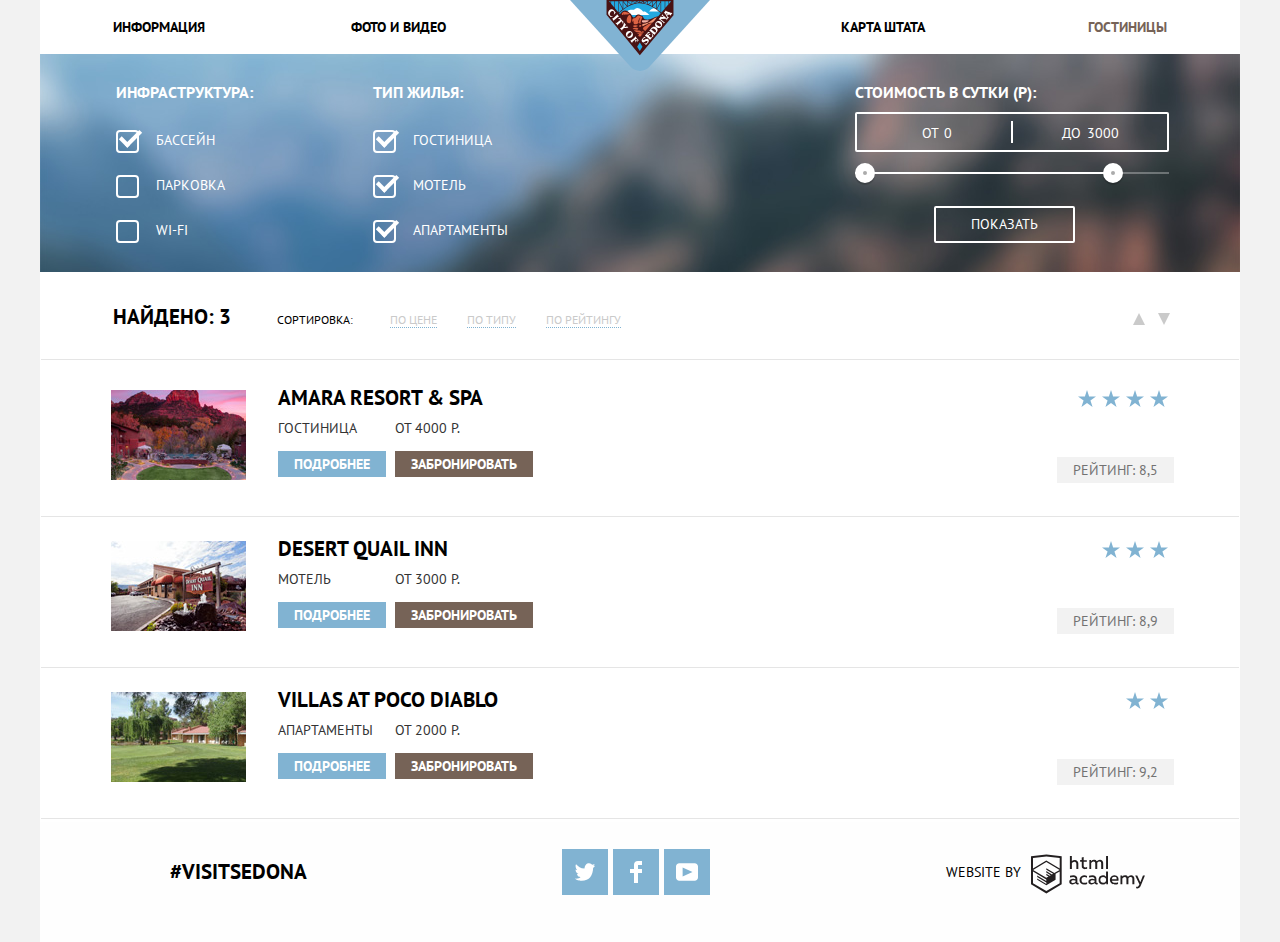
==== commit 5c449b82: "Решил проблему с переполнением контента в списке инфраструктуры" ====
--- a/inner.html
+++ b/inner.html
@@ -32,17 +32,17 @@
           <fieldset>
             <legend>Инфраструктура:</legend>
             <ul>
-              <li class="filter-option">
+              <li class="filter-option" role="checkbox" aria-checked="true" tabindex="0">
                 <input class="visually-hidden filter-input filter-input checkbox" type="checkbox" name="swimming"
                   id="filter-swimming" checked>
                 <label for="filter-swimming">Бассейн</label>
               </li>
-              <li class="filter-option">
+              <li class="filter-option" role="checkbox" aria-checked="false" tabindex="0">
                 <input class="visually-hidden filter-input filter-input checkbox" type="checkbox" id="filter-parking"
                   name="parking">
                 <label for="filter-parking">Парковка</label>
               </li>
-              <li class="filter-option">
+              <li class="filter-option" role="checkbox" aria-checked="false" tabindex="0">
                 <input class="visually-hidden filter-input filter-input checkbox" type="checkbox" id="filter-wi-fi"
                   name="wi-fi">
                 <label for="filter-wi-fi">Wi-fi</label>
@@ -52,17 +52,17 @@
           <fieldset>
             <legend>Тип жилья:</legend>
             <ul>
-              <li class="filter-option">
+              <li class="filter-option" role="checkbox" aria-checked="true" tabindex="0">
                 <input class="visually-hidden filter-input filter-input checkbox" type="checkbox" name="hotel"
                   id="filter-hotel" checked>
                 <label for="filter-hotel">Гостиница</label>
               </li>
-              <li class="filter-option">
+              <li class="filter-option" role="checkbox" aria-checked="true" tabindex="0">
                 <input class="visually-hidden filter-input filter-input checkbox" type="checkbox" name="motel"
                   id="filter-motel" checked>
                 <label for="filter-motel">Мотель</label>
               </li>
-              <li class="filter-option">
+              <li class="filter-option" role="checkbox" aria-checked="true" tabindex="0">
                 <input class="visually-hidden filter-input filter-input checkbox" type="checkbox" name="apartment"
                   id="filter-apartment" checked>
                 <label for="filter-apartment">Апартаменты</label>
--- a/css/style.css
+++ b/css/style.css
@@ -228,13 +228,11 @@
   display: -webkit-box;
   display: -ms-flexbox;
   display: flex;
-  -webkit-box-pack: justify;
-  -ms-flex-pack: justify;
-  justify-content: space-between;
+  justify-content: flex-start;
   margin: 0;
   padding: 0;
   -ms-flex-wrap: wrap;
-      flex-wrap: wrap;
+  flex-wrap: wrap;
 }
 
 .infrastructure-item {
@@ -762,7 +760,7 @@
   justify-content: flex-end;
   min-width: 100px;
   margin-top: 30px;
-  padding-right: 105px;
+  padding-right: 100px;
 }
 
 .hotel-rate {
@@ -859,6 +857,7 @@
   font-size: 0;
   position: relative;
   vertical-align: center;
+  margin-right: 2px;
 }
 
 .star::before {
@@ -1044,18 +1043,20 @@
 
 .accomodation-text {
   width: 260px;
-  margin-bottom: 90px;
+  padding-bottom: 75px;
   margin-left: 75px;
 }
 
 .burger-text {
   width: 290px;
   margin-left: 60px;
+  padding-bottom: 75px;
 }
 
 .souvenirs-text {
   width: 280px;
   margin-left: 60px;
+  padding-bottom: 75px;
 }
 
 .accomodation-heading::before {
@@ -1478,4 +1479,4 @@
 .main-footer-inner .footer-copyright {
   margin-right: 25px;
   margin-top: 15px;
-}+}
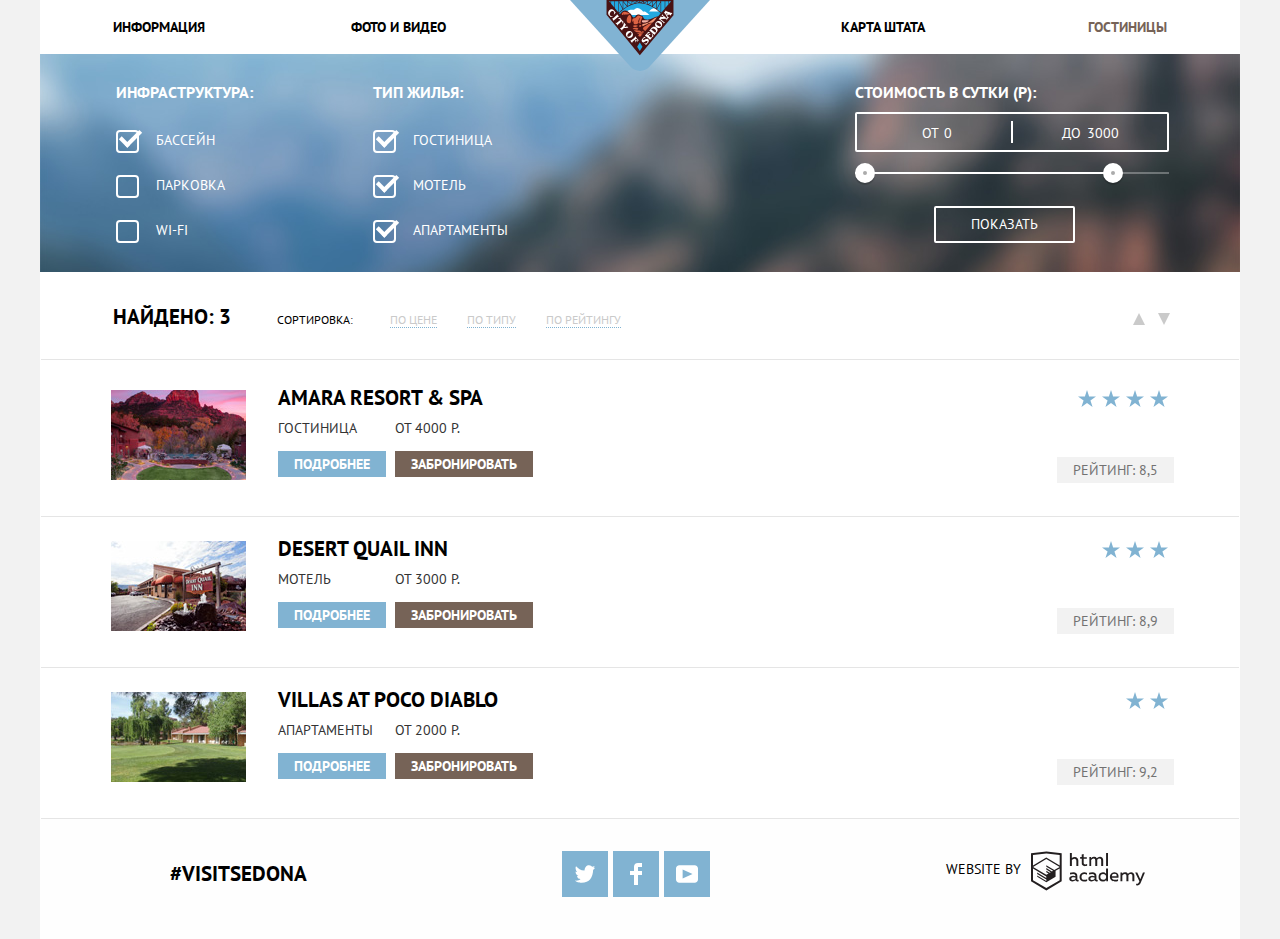
==== commit 4c6b986d: "Чекбоксы в фокусе в активном состоянии" ====
--- a/inner.html
+++ b/inner.html
@@ -32,17 +32,17 @@
           <fieldset>
             <legend>Инфраструктура:</legend>
             <ul>
-              <li class="filter-option" role="checkbox" aria-checked="true" tabindex="0">
+              <li class="filter-option">
                 <input class="visually-hidden filter-input filter-input checkbox" type="checkbox" name="swimming"
                   id="filter-swimming" checked>
                 <label for="filter-swimming">Бассейн</label>
               </li>
-              <li class="filter-option" role="checkbox" aria-checked="false" tabindex="0">
+              <li class="filter-option">
                 <input class="visually-hidden filter-input filter-input checkbox" type="checkbox" id="filter-parking"
                   name="parking">
                 <label for="filter-parking">Парковка</label>
               </li>
-              <li class="filter-option" role="checkbox" aria-checked="false" tabindex="0">
+              <li class="filter-option">
                 <input class="visually-hidden filter-input filter-input checkbox" type="checkbox" id="filter-wi-fi"
                   name="wi-fi">
                 <label for="filter-wi-fi">Wi-fi</label>
@@ -52,17 +52,17 @@
           <fieldset>
             <legend>Тип жилья:</legend>
             <ul>
-              <li class="filter-option" role="checkbox" aria-checked="true" tabindex="0">
+              <li class="filter-option">
                 <input class="visually-hidden filter-input filter-input checkbox" type="checkbox" name="hotel"
                   id="filter-hotel" checked>
                 <label for="filter-hotel">Гостиница</label>
               </li>
-              <li class="filter-option" role="checkbox" aria-checked="true" tabindex="0">
+              <li class="filter-option">
                 <input class="visually-hidden filter-input filter-input checkbox" type="checkbox" name="motel"
                   id="filter-motel" checked>
                 <label for="filter-motel">Мотель</label>
               </li>
-              <li class="filter-option" role="checkbox" aria-checked="true" tabindex="0">
+              <li class="filter-option">
                 <input class="visually-hidden filter-input filter-input checkbox" type="checkbox" name="apartment"
                   id="filter-apartment" checked>
                 <label for="filter-apartment">Апартаменты</label>
--- a/css/style.css
+++ b/css/style.css
@@ -360,6 +360,7 @@
   -webkit-box-sizing: border-box;
   box-sizing: border-box;
   width: 344px;
+  min-height: 38px;
 }
 
 .appointment-item input:hover {
@@ -836,7 +837,8 @@
   padding: 0;
   background: #fefefe;
   width: 1200px;
-  margin-top: -12px;
+  margin-top: -15px;
+  padding-top: 20px;
 }
 
 .filter-list {
@@ -1468,15 +1470,23 @@
 
 .main-footer-inner b {
   margin-left: 60px;
-  margin-top: 5px;
+  margin-bottom: 30px;
 }
 
 .main-footer-inner .footer-social {
   margin-right: 30px;
-  margin-top: 5px;
+  margin-bottom: 30px;
 }
 
 .main-footer-inner .footer-copyright {
   margin-right: 25px;
-  margin-top: 15px;
-}
+  margin-bottom: 30px;
+}
+
+.checkbox:focus + label::before {
+  outline: 1px solid#81b3d2;
+}
+
+.checkbox:focus + label {
+  outline: 1px solid #81b3d2;
+}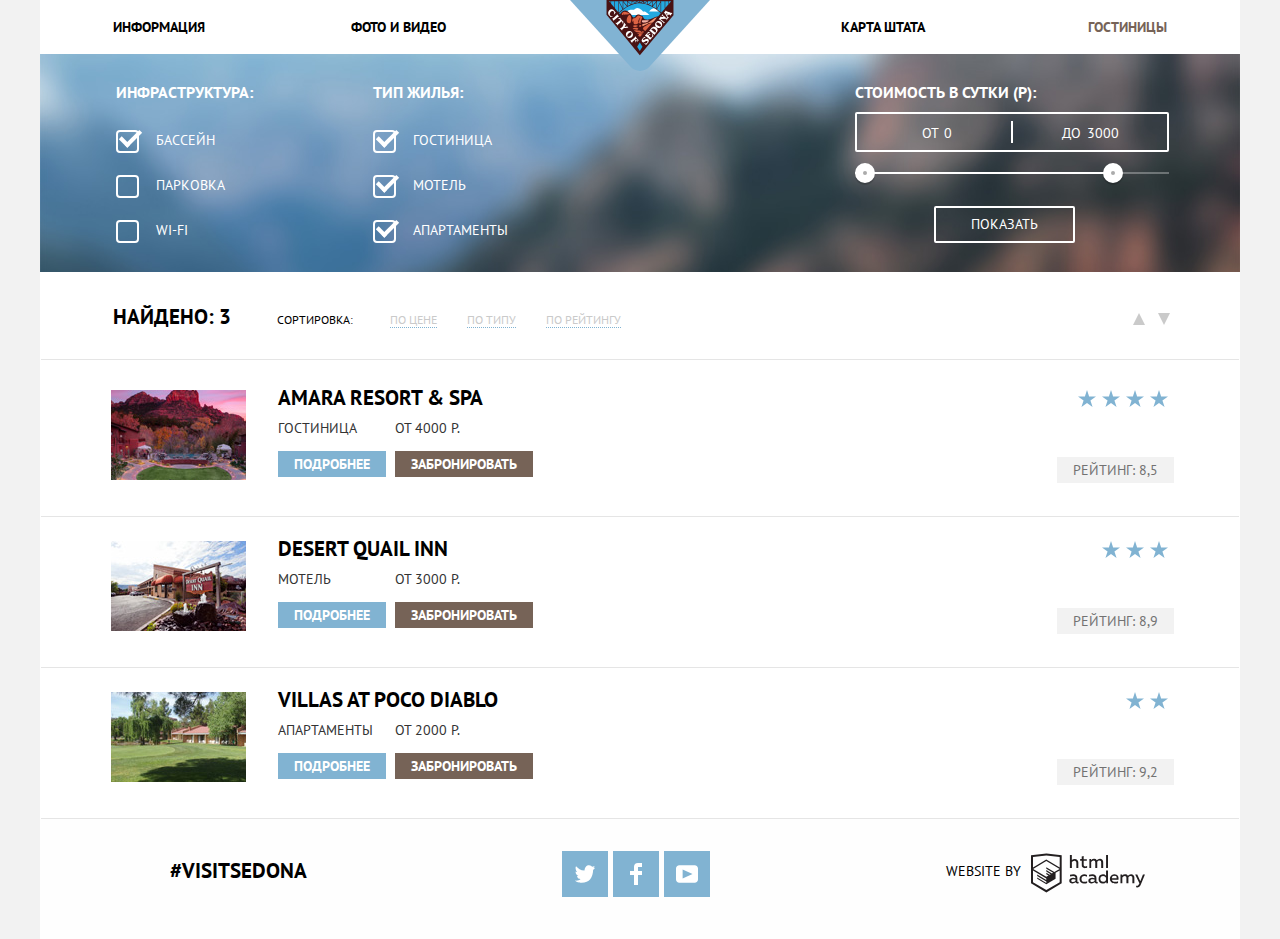
==== commit 2f188a59: "Автопрефиксер, минификаторы" ====
--- a/inner.html
+++ b/inner.html
@@ -6,7 +6,7 @@
   <title>HTML Academy: Седона</title>
   <link href="https://fonts.googleapis.com/css?family=PT+Sans:400,700&display=swap&subset=cyrillic" rel="stylesheet">
   <link href="css/normalize.css" rel="stylesheet">
-  <link href="css/style.css" rel="stylesheet">
+  <link href="css/style.min.css" rel="stylesheet">
 </head>
 
 <body>
--- a/css/style.min.css
+++ b/css/style.min.css
@@ -0,0 +1 @@
+@-webkit-keyframes wow{0%{-webkit-transform:rotate(0deg);transform:rotate(0deg)}to{-webkit-transform:rotate(360deg);transform:rotate(360deg)}}@keyframes wow{0%{-webkit-transform:translateY(-40px);transform:translateY(-40px)}to{-webkit-transform:translateY(0);transform:translateY(0)}}@-webkit-keyframes shake{0%,to{-webkit-transform:translateX(0);transform:translateX(0)}10%,30%,50%,70%,90%{-webkit-transform:translateX(-10px);transform:translateX(-10px)}20%,40%,60%,80%{-webkit-transform:translateX(10px);transform:translateX(10px)}}@keyframes shake{0%,to{-webkit-transform:translateX(0);transform:translateX(0)}10%,30%,50%,70%,90%{-webkit-transform:translateX(-10px);transform:translateX(-10px)}20%,40%,60%,80%{-webkit-transform:translateX(10px);transform:translateX(10px)}}.main-navigation,body{font-size:14px;font-weight:700}body{margin:0;font-family:"PT Sans",Arial,sens-serif;text-transform:uppercase;min-width:1200px;line-height:21px;background-color:#f2f2f2}a{text-decoration:none}img{max-width:100%;height:auto}.main-navigation{line-height:26px;color:#000;background-color:#fff;display:-webkit-box;display:-ms-flexbox;display:flex;-webkit-box-orient:horizontal;-webkit-box-direction:normal;-ms-flex-direction:row;flex-direction:row;-ms-flex-pack:distribute;justify-content:space-around;-ms-flex-wrap:nowrap;flex-wrap:nowrap;-webkit-box-align:center;-ms-flex-align:center;align-items:center;position:relative}.container{margin:0 auto;width:1200px}.site-navigation{list-style:none;margin-left:0;padding:0;display:-webkit-box;display:-ms-flexbox;display:flex;-webkit-box-orient:horizontal;-webkit-box-direction:normal;-ms-flex-direction:row;flex-direction:row;width:100%;-ms-flex-pack:distribute;justify-content:space-around}.site-navigation li:nth-child(2){margin-right:250px}.site-navigation li:nth-child(3){margin-right:17px}.site-navigation a{color:#000}.main-header-logo{z-index:10;top:0;position:absolute;left:530px}.features{margin-top:-218px}.features-text-main{text-align:center;font-size:21px;line-height:26px;margin:63px auto -15px;width:445px}.features-text{background-color:#fff;display:inline-block;width:1200px;vertical-align:center}.features-text-p{text-align:center;font-size:14px;line-height:26px;margin-top:40px;margin-bottom:55px}.feature-bridge{width:400px}.feature-with-photo{background-color:#81b3d2}.feature-item-no-photo,.feature-with-photo,.features-list{margin:0;padding:0;display:-webkit-box;display:-ms-flexbox;display:flex}.features-list{list-style:none;-ms-flex-wrap:wrap;flex-wrap:wrap;text-align:center}.feature-item-no-photo,.feature-with-photo{min-height:250px;-webkit-box-align:center;-ms-flex-align:center;align-items:center;width:1200px}.feature-item-no-photo{background-color:#eee;-webkit-box-pack:justify;-ms-flex-pack:justify;justify-content:space-between;width:400px;-webkit-box-ordinal-group:5;-ms-flex-order:4;order:4}.feature-item h3{font-size:21px;line-height:21px}.feature-item-no-photo h3,.feature-with-photo h3{width:120px;margin-left:140px;font-size:21px;line-height:21px}.road,.square,.tourists{margin-top:-25px}.feature-with-photo h3,.feature-with-photo p,.feature-with-photo span{color:#fff;text-align:center}.feature-bridge h3{width:151px;margin:-10px auto 25px}.thin-text{color:#333;font-weight:400}.features li:nth-child(1){-webkit-box-ordinal-group:2;-ms-flex-order:1;order:1}.features li:nth-child(6){-webkit-box-ordinal-group:3;-ms-flex-order:2;order:2}.features li:nth-child(2){-webkit-box-ordinal-group:4;-ms-flex-order:3;order:3}.infrastructure-list{list-style:none;display:-webkit-box;display:-ms-flexbox;display:flex;-webkit-box-pack:start;-ms-flex-pack:start;justify-content:flex-start;margin:0;padding:0;-ms-flex-wrap:wrap;flex-wrap:wrap}.infrastructure-item,.search-hotel{text-align:center;background-color:#fff}.infrastructure-item{font-size:14px;line-height:21px;-webkit-box-ordinal-group:4;-ms-flex-order:3;order:3;width:400px;padding:130px 0 0;position:relative}.infrastructure-item h3{font-size:21px;line-height:21px;padding-top:5px;margin-bottom:25px}.search-hotel{padding-top:52px;padding-bottom:30px}.search-hotel b{font-size:30px;line-height:36px}.appointment-info{margin-top:25px;margin-bottom:80px;width:445px;margin-left:380px}.appointment-form{background:#fff;width:568px;margin:0 auto;min-height:396px;display:-webkit-box;display:-ms-flexbox;display:flex;-ms-flex-wrap:wrap;flex-wrap:wrap;-webkit-box-pack:justify;-ms-flex-pack:justify;justify-content:space-between}.button{font:inherit;vertical-align:middle;text-transform:uppercase;text-align:center;border:0}.activate-form-btn{width:568px;background-color:#766357;color:#fff;font-size:21px;text-align:center;line-height:26px;margin:0 auto;padding:30px 139px}.activate-form-btn:focus,.activate-form-btn:hover{background-color:#604e43}.activate-form-btn:active{background-color:#503e33;color:#928a85}.button-form{width:460px;min-height:58px;background-color:#81b3d2;text-transform:uppercase;font-size:21px;font-weight:700;font-style:normal;font-stretch:normal;line-height:26px;letter-spacing:normal;text-align:center;color:#fff;margin:55px}.button-form:focus,.button-form:hover{background-color:#669ec0}.button-form:active{color:#94b9d2;background-color:#5496bd}.appointment-item input{font:inherit;background-color:#f2f2f2;border:0;font-size:14px;line-height:26px;padding-top:7px;padding-bottom:7px;padding-left:10px;-webkit-box-sizing:border-box;box-sizing:border-box;width:344px;min-height:38px}.appointment-item input:hover{background-color:#ebebeb}.appointment-item input:focus{background-color:#fff;outline:2px solid #e5e5e5}.map-section{width:1200px;position:relative;margin:0 auto;z-index:2;background-color:#f2f1ef;background-image:url(../img/map.jpg)}.main-footer,.social-button{display:-webkit-box;display:-ms-flexbox;display:flex;-webkit-box-orient:horizontal;-webkit-box-direction:normal;-ms-flex-direction:row;flex-direction:row;-webkit-box-align:center;-ms-flex-align:center;align-items:center}.main-footer{color:#000;background-color:rgba(249,251,246,.9);background-position:0 0;background-repeat:no-repeat;-ms-flex-wrap:nowrap;flex-wrap:nowrap;-webkit-box-sizing:border-box;box-sizing:border-box;margin:-125px auto auto;padding:30px 25px 15px;z-index:3;position:relative;width:1200px;-ms-flex-pack:distribute;justify-content:space-around}.main-footer .footer-social{margin-bottom:25px;margin-right:20px;margin-left:115px}.social-button{width:46px;height:46px;background-color:#81b3d2;margin-right:5px;-webkit-box-pack:center;-ms-flex-pack:center;justify-content:center}.social-button:focus,.social-button:hover{background-color:#669ec0}.social-button:active{background-color:#5496bd}.social-button:active path{fill:#88b6d1}.footer-copyright,.footer-social{display:-webkit-box;display:-ms-flexbox;display:flex;-webkit-box-align:center;-ms-flex-align:center;align-items:center}.main-footer b{font-size:21px;line-height:26px;margin-left:35px;margin-bottom:25px}.footer-copyright{margin-left:60px;margin-top:10px}.footer-copyright span{font-size:14px;line-height:26px;font-weight:400;vertical-align:middle;margin-right:10px;margin-bottom:20px}.footer-copyright a{margin-bottom:10px}.academy-logo:focus path,.academy-logo:hover path{fill:#81b3d2}.academy-logo:active path{fill:#bdbbbc}.visually-hidden{position:absolute;clip:rect(0 0 0 0);width:1px;height:1px;margin:-1px}.filter{display:-webkit-box;display:-ms-flexbox;display:flex;-ms-flex-pack:distribute;justify-content:space-around;-ms-flex-wrap:wrap;flex-wrap:wrap}.filter ul{list-style:none;margin-left:-15px}.filters{background:url(../img/background-filter.jpg) #436b8e;min-height:160px;padding-top:25px}.filter fieldset{border:0;margin-left:35px}.fieldsets{display:-webkit-box;display:-ms-flexbox;display:flex;-webkit-box-pack:justify;-ms-flex-pack:justify;justify-content:space-between;margin-left:30px;margin-right:auto;width:450px;margin-top:3px}.filter legend{font-size:16px;line-height:21px;color:#fff}.filter-option label{font-size:14px;line-height:21px;display:inline-block;padding:8px 0;position:relative;vertical-align:center}.filter-option{position:relative;margin-left:15px;margin-top:8px}.filter-option label,.price-control label{color:#fff;font-weight:400}.price-control{border:2px solid #fff;padding:10px 50px 10px 64px}.main-navigation a:hover{color:#cadeeb}.main-navigation a:focus{color:#cadeeb}.main-navigation a:active{color:#cacaca}.site-navigation-current a{color:#766357}.filter-input:disabled+label{color:#000;opacity:.5}.button-form-filter{background-color:transparent;border:2px solid #fff;color:#fff;padding:10px 30px;margin-top:55px;margin-left:130px;font-size:14px;line-height:26px;text-transform:uppercase;margin-bottom:33px}.button-form-filter:hover{background-color:#fff;color:#000;border:0;padding:12px 32px}.sort-find{font-size:21px;line-height:26px;font-weight:700;margin-left:73px}.passive-sort,.sort-title{font-size:12px;line-height:18px;font-weight:400}.sort-title{margin-top:-40px;margin-left:237px}.passive-sort{color:#cacaca;border-bottom:1px dotted #81b3d2}.item-title:hover h3,.passive-sort:hover{color:#81b3d2}.passive-sort:focus{color:#000;border:0}.passive-sort:active{color:#81b3d2;border:0}.sort ul{list-style:none;padding:0;display:-webkit-box;display:-ms-flexbox;display:flex;-ms-flex-wrap:wrap;flex-wrap:wrap;text-align:center;margin:-32px 0 0 350px}.sort{background:#fff;padding-top:11px;padding-bottom:14px}.catalog h3{font-size:21px;line-height:26px;font-weight:700;color:#000;margin:0 auto}.text-about-hotel{padding:25px 0;margin-left:-8px}.buttons-hotels{margin-top:15px}.catalog-item,.catalog-item-price{display:-webkit-box;display:-ms-flexbox;display:flex}.catalog-item{border:1px solid #e5e5e5;border-left:none;border-right:none;padding-left:30px}.catalog-item-price{margin-top:7px}.catalog-item-image{padding:30px 40px}.catalog-item:nth-child(2),.catalog-item:nth-child(3){border-top:none;margin-top:-8px;padding-top:2px}.catalog-category,.catalog-price{font-size:14px;line-height:21px;font-weight:400;color:#333;width:120px}.catalog-price{margin-left:-3px}.catalog ul{list-style:none}.catalog{background:#fff;padding:1px;margin-top:0}.catalog-list{padding:0}.catalog-item-rate{margin-top:50px;padding-right:100px}.hotel-rate,.hotel-stars{display:-webkit-box;display:-ms-flexbox;display:flex}.hotel-stars{-webkit-box-pack:end;-ms-flex-pack:end;justify-content:flex-end;min-width:100px;margin-top:30px;padding-right:100px}.hotel-rate{margin-left:auto;text-align:right;-webkit-box-orient:vertical;-webkit-box-direction:normal;-ms-flex-direction:column;flex-direction:column;margin-right:-35px}.button-more,.rate{font-size:14px;line-height:21px;font-weight:400;color:#727272;background-color:#f2f2f2;padding:4px 16px}.button-more{background-color:#81b3d2;color:#fff;font-weight:700}.button-more:hover{background-color:#669ec0}.button-more:focus{background-color:#5496bd;color:#85b0cd}.button-book{background-color:#766357;color:#fff;font-size:14px;line-height:21px;font-weight:700;padding:4px 16px;margin-left:5px}.button-book:hover{background-color:#604e43}.button-book:focus{background-color:#503e33;color:#928a85}.item-title:active h3{color:#cacaca}.main-footer-inner{min-height:120px;background:#fefefe;width:1200px;margin:-15px auto 0;padding:20px 0 0}.filter-list{margin:0;padding:0;display:-webkit-box;display:-ms-flexbox;display:flex;-ms-flex-wrap:wrap;flex-wrap:wrap;text-align:center}.star,.star::before{width:22px;min-height:20px}.star{display:inline-block;font-size:0;vertical-align:center;margin-right:2px;position:relative}.star::before{content:"";position:absolute;left:0;background-image:url(../img/star.svg);background-repeat:no-repeat}.filter-range{width:330px;color:#fff;text-transform:uppercase;margin-left:auto;margin-right:55px}.filter-range-title{margin-bottom:9px;font-weight:600;font-size:16px;line-height:21px;margin-top:3px}.price-controls{position:relative;height:36px;margin-bottom:20px;font-size:0;border:2px solid #fff;border-radius:2px;width:310px}.price-controls::after{content:"";position:absolute;top:50%;left:50%;width:2px;height:22px;background:#fff;-webkit-transform:translate(-50%,-50%);-ms-transform:translate(-50%,-50%);transform:translate(-50%,-50%)}.price-controls label{display:inline-block;font-size:14px;line-height:38px;vertical-align:top;cursor:pointer;font-weight:400}.price-controls .min-price{width:90px;padding-left:65px}.price-controls .max-price{width:90px;padding-left:50px}.price-controls input{width:50px;margin:0;height:30px;color:inherit;font:inherit;background:0 0;border:0}.range-controls{position:relative;margin-bottom:32px}.range-controls .scale{height:2px;background:rgba(255,255,255,.3);width:314px}.range-controls .bar{width:80%;height:2px;background:#fff}.range-toggle{position:absolute;top:-9px;width:4px;height:4px;background:#ababab;border:8px solid #fff;border-radius:50%;-webkit-box-shadow:0 2px 1px 0 rgba(0,1,1,.2);box-shadow:0 2px 1px 0 rgba(0,1,1,.2);cursor:pointer}.range-toggle:hover{background:#1c4f80}.range-toggle-min{left:0}.range-toggle-max{left:75%}.btn-transparent{display:block;padding:6px 35px;font-size:14px;line-height:21px;color:#fff;text-transform:uppercase;background:0 0;border:2px solid #fff;border-radius:2px;cursor:pointer;margin:0 110px 0 auto}.btn-transparent:hover{color:#000;background:#fff}.feature-text-sedona{width:290px;margin-right:55px;margin-left:55px;margin-top:20px}.feature-city{margin-bottom:25px}.feature-text-bridge{width:305px;margin-right:55px;margin-left:50px}.feature-text-places{width:220px;margin-left:90px;margin-top:20px}.feature-text-road{width:265px;margin-left:70px;margin-top:20px}.feature-text-canyon{width:250px;margin-left:75px;margin-top:20px}.road,.square,.tourists{width:400px}.accomodation-text{width:260px;padding-bottom:75px;margin-left:75px}.burger-text,.souvenirs-text{width:290px;margin-left:60px;padding-bottom:75px}.souvenirs-text{width:280px}.accomodation-heading::before,.food-heading::before,.souvenirs-heading::before{content:"";position:absolute;background-image:url(../img/icon-1.svg);background-repeat:no-repeat;width:80px;min-height:80px;top:55px;left:163px}.food-heading::before,.souvenirs-heading::before{background-image:url(../img/icon-3.svg);top:59px}.souvenirs-heading::before{background-image:url(../img/icon-2.svg);top:54px}.filter-option label::before{position:absolute;z-index:1;width:19px;height:19px;content:"";border:2px solid #fff;border-radius:4px;left:-40px}input[type=checkbox]:disabled+label::before{border-color:#5c5e5f}.filter-option input[type=checkbox]:checked+label::after{position:absolute;z-index:1;content:"";border:4px solid #fff;width:17px;height:8px;border-top-style:none;border-right-style:none;-webkit-transform:rotate(-45deg);-ms-transform:rotate(-45deg);transform:rotate(-45deg);left:-36px;top:8px}input[type=checkbox]:disabled:checked+label::after{border-color:#5c5e5f}.rate-sort,.type-sort{margin-left:30px}.calendar-btn-in,.calendar-btn-out{background-image:url(../img/calendar.png);position:absolute;width:25px;min-height:25px;top:8px;right:5px;border:0;background-repeat:no-repeat;background-color:transparent}.calendar-btn-in:active,.calendar-btn-in:hover,.calendar-btn-out:active,.calendar-btn-out:hover{background-image:url(../img/calendar.svg);background-repeat:no-repeat;background-color:transparent;border:0}.calendar-btn-in:active,.calendar-btn-out:active{background-image:url(../img/calendar-active.png)}.appointment-item{position:relative;padding-left:55px;padding-top:0;padding-bottom:0;margin:0 auto 0 0}.sort-arrows{position:relative}.sort-arrow-down::after,.sort-arrow-up::after{content:"";position:absolute;border:6px solid transparent;border-top:12px solid #cacaca}.sort-arrow-down::after{-webkit-transform:rotate(180deg);-ms-transform:rotate(180deg);transform:rotate(180deg);right:95px;bottom:5px}.sort-arrow-up::after{right:70px;bottom:-1px}.sort-arrow-down:hover:after,.sort-arrow-up:hover:after{border-top:12px solid #000}.sort-arrow-down:active:after,.sort-arrow-up:active:after{border-top:12px solid #81b3d2}.visitors input{width:38px;text-align:center;min-height:40px;margin-left:38px;padding:0}.btn-minus-children,.btn-plus-children,.visitors{display:-webkit-box;display:-ms-flexbox;display:flex}.visitors{-ms-flex-wrap:nowrap;flex-wrap:nowrap;margin:25px 0 0}.btn-minus-children,.btn-plus-children{position:absolute;content:"";width:38px;min-height:38px;border:0;top:0;background:0 0;cursor:pointer}.btn-plus-children{left:192px}.btn-minus-children{right:38px}.appointment-item-children{margin-left:37px}.btn-minus:hover{background-image:url(../img/minus-hover.png)}.btn-plus:hover{background-image:url(../img/plus-hover.png)}.btn-minus:active{background-image:url(../img/minus-active.png)}.btn-plus:active{background-image:url(../img/plus-active.png)}.counter input{width:10px}.btn-minus-adults,.btn-plus-adults{position:absolute;content:"";width:38px;min-height:38px;border:0;display:-webkit-box;display:-ms-flexbox;display:flex;top:0;background:0 0;cursor:pointer}.btn-plus-adults{left:246px}.btn-minus-adults{right:38px}.btn-minus,.btn-plus{background-image:url(../img/plus.png);background-repeat:no-repeat;background-position:50% 50%;background-color:#f2f2f2;min-height:40px}.btn-minus{background-image:url(../img/minus.png)}.date-window{width:330px}.appointment-item label{margin-right:20px}.appointment-item-arrival-date{margin-top:55px;margin-bottom:25px}.appointment-item-arrival-date label{margin-right:23px}.appointment-item-adults label{margin-right:40px}.main-photo-polygon,.wrapper::after{position:absolute;top:400px}.no-form,.search-form{-webkit-animation:wow .6s;animation:wow .6s}.no-form{display:none}.search-form{position:absolute;margin-left:316px;margin-top:30px;z-index:3}.modal-error{-webkit-animation:shake .6s;animation:shake .6s}.wrapper{position:relative;height:434px;margin-bottom:215px;background-color:#dbe9f2;background-image:url(../img/background.jpg);background-position:0 -55px;padding-top:76px;text-align:center}.wrapper::after{content:" ";width:1200px;height:59px;background-image:url(../img/polygon.svg);top:454px;left:0}.main-footer-inner b{margin-left:60px;margin-bottom:35px}.main-footer-inner .footer-social{margin-right:30px;margin-bottom:30px}.main-footer-inner .footer-copyright{margin-right:25px;margin-bottom:25px}.checkbox:focus+label::before{outline:1px solid#81b3d2}.checkbox:focus+label{outline:1px solid #81b3d2}.map-section iframe{position:relative;z-index:2;border:0}.appointment-item-adults,.appointment-item-children{margin-top:5px}